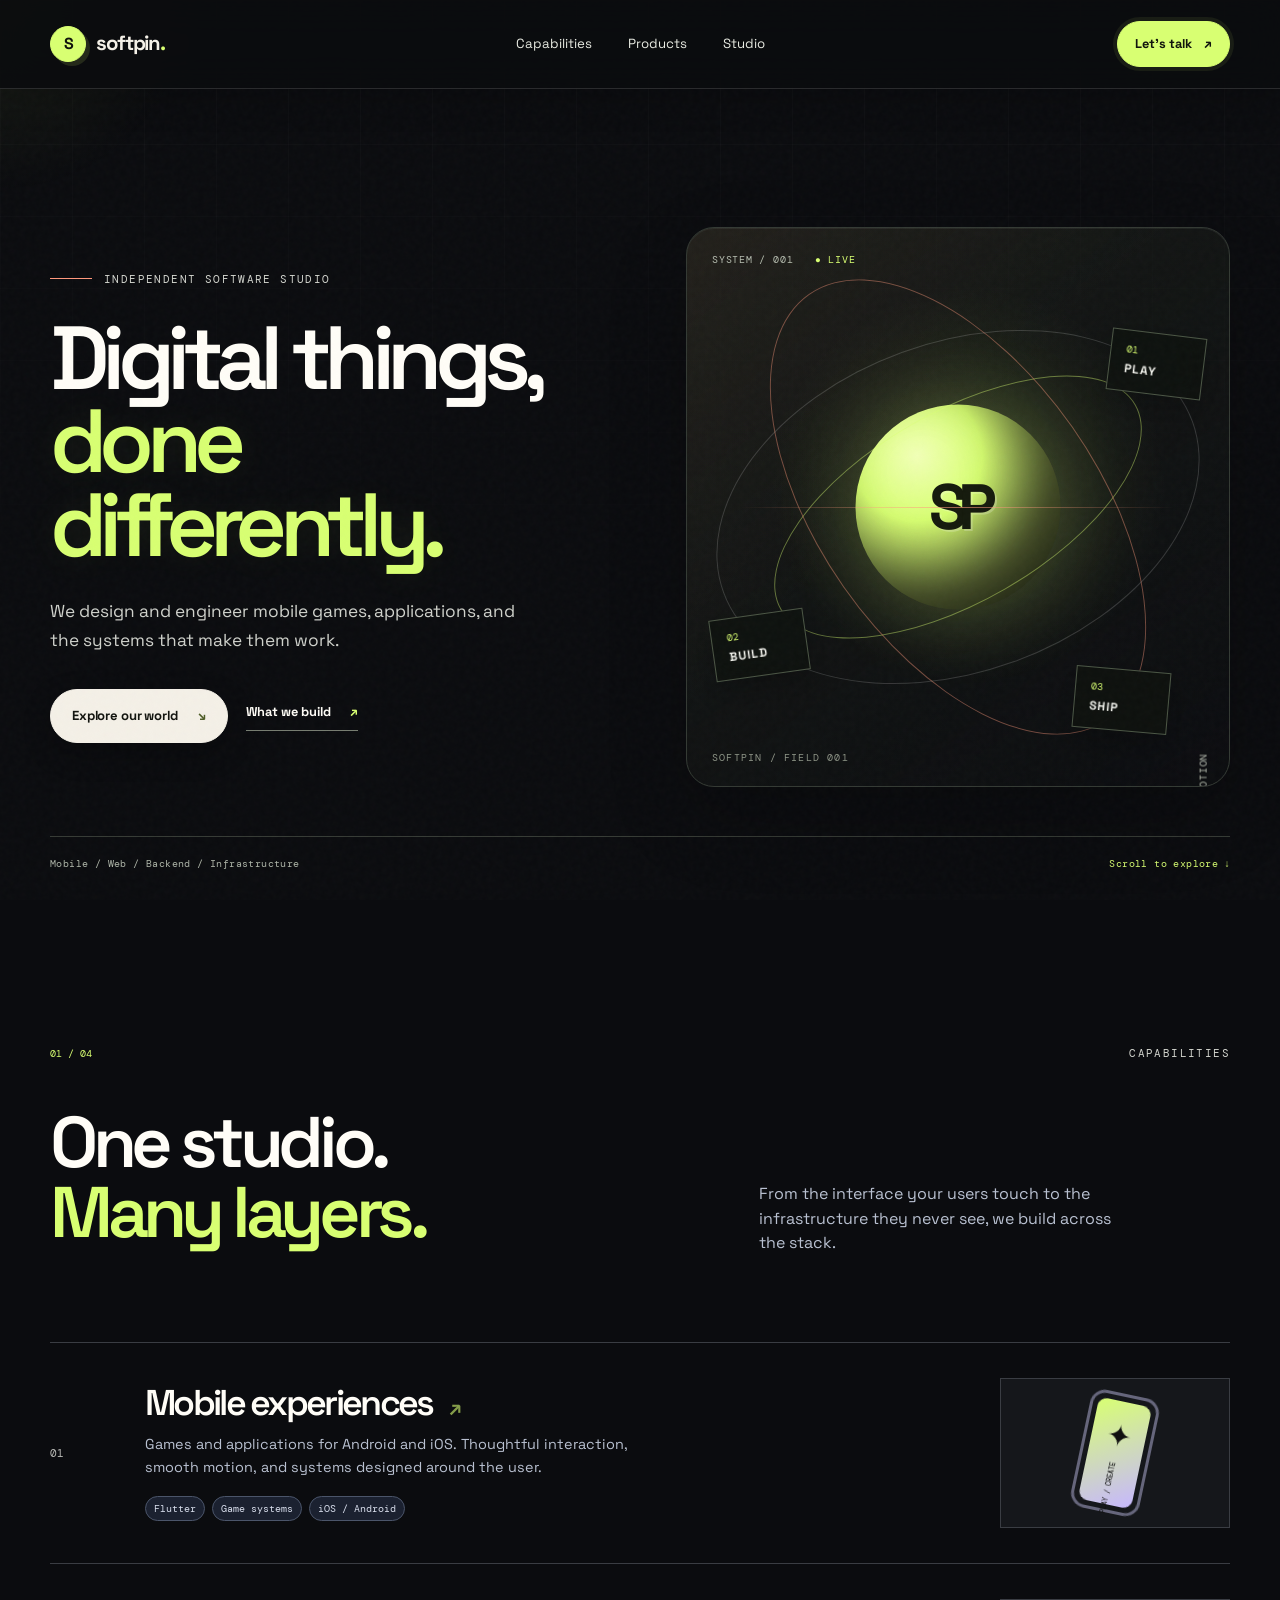
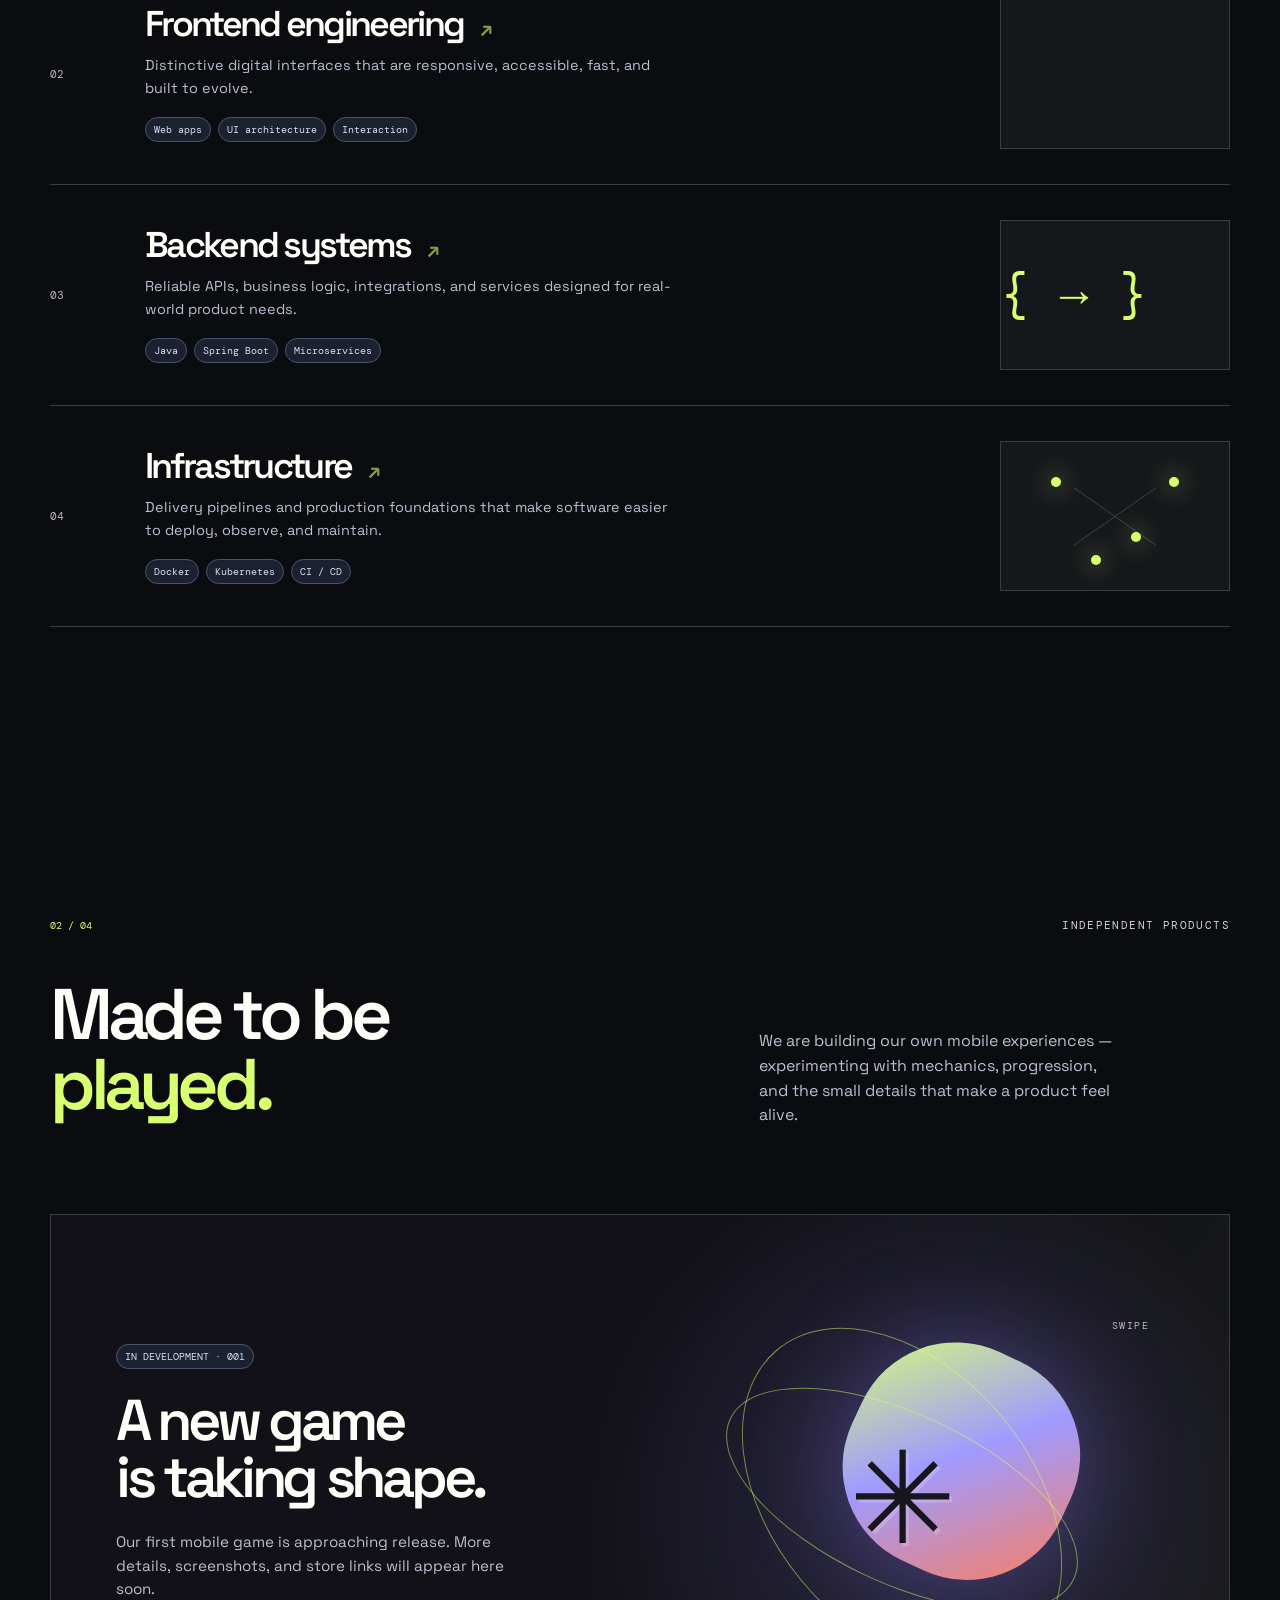
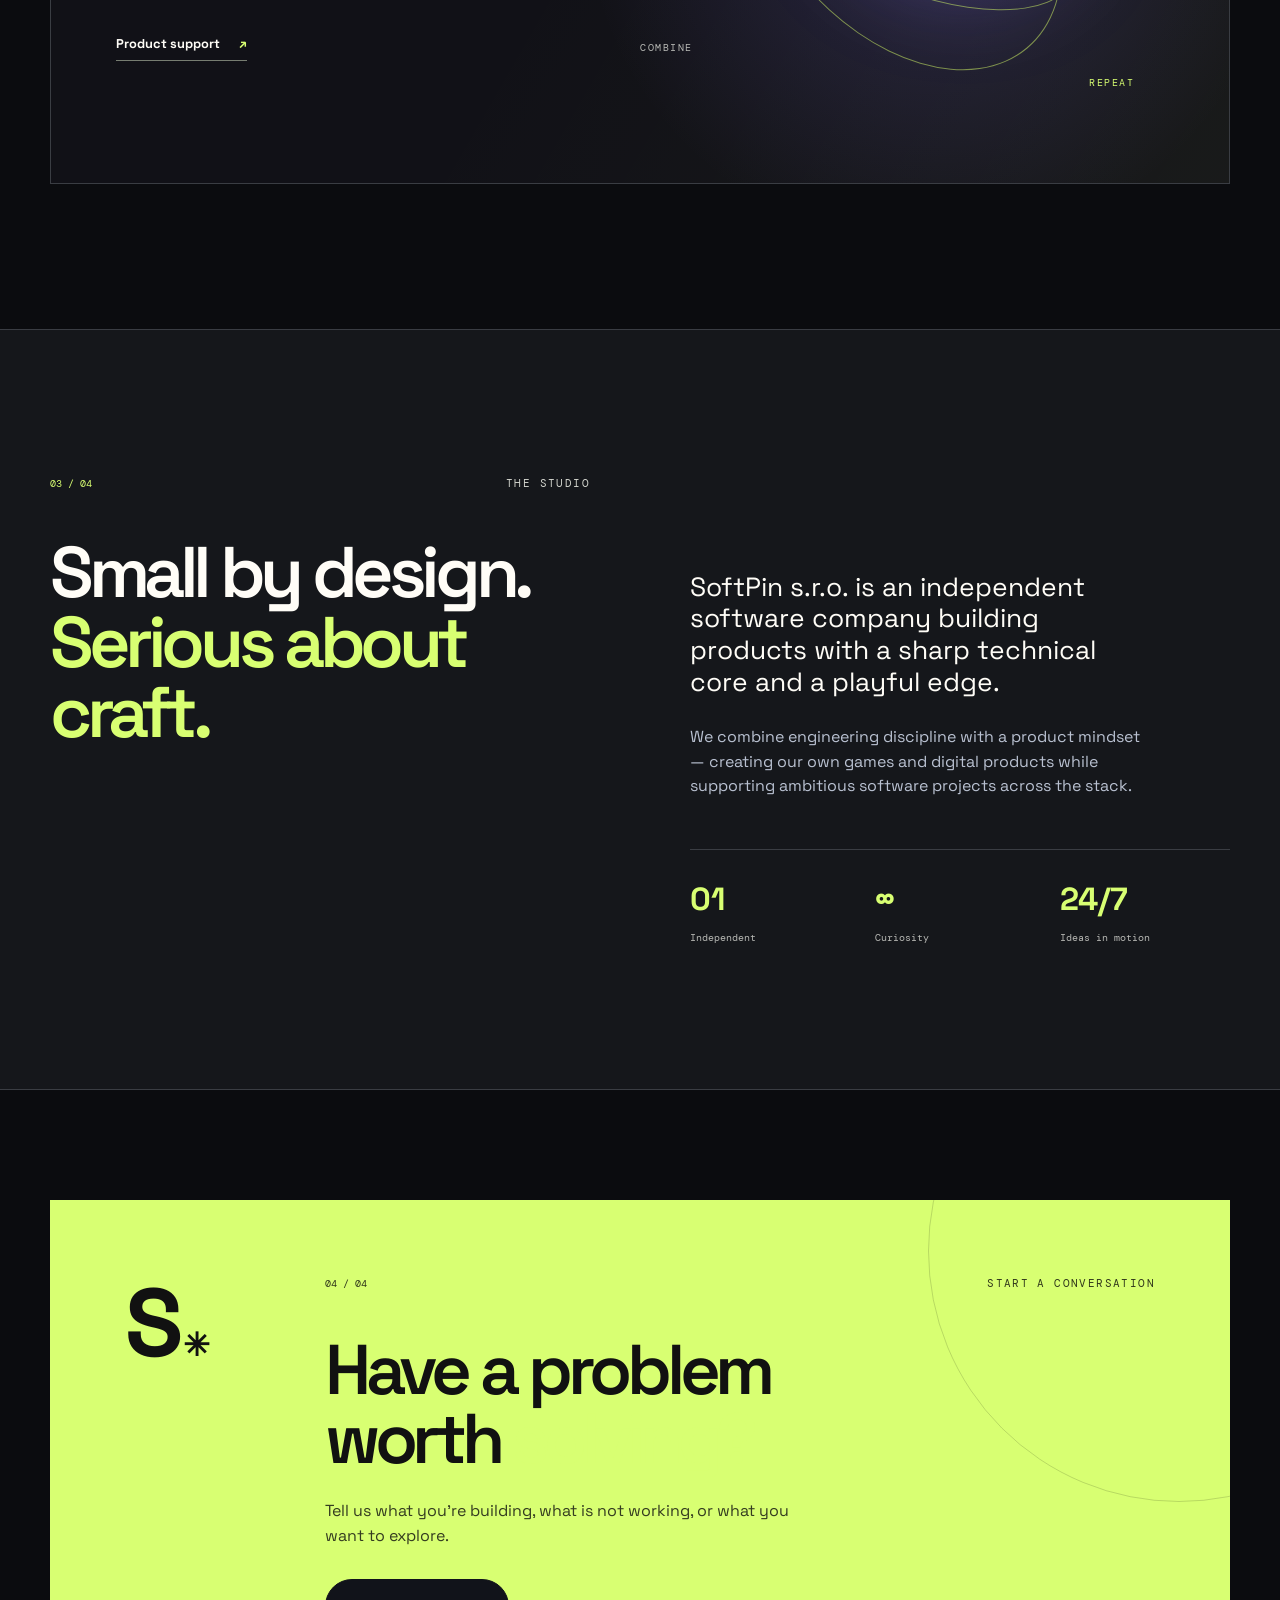
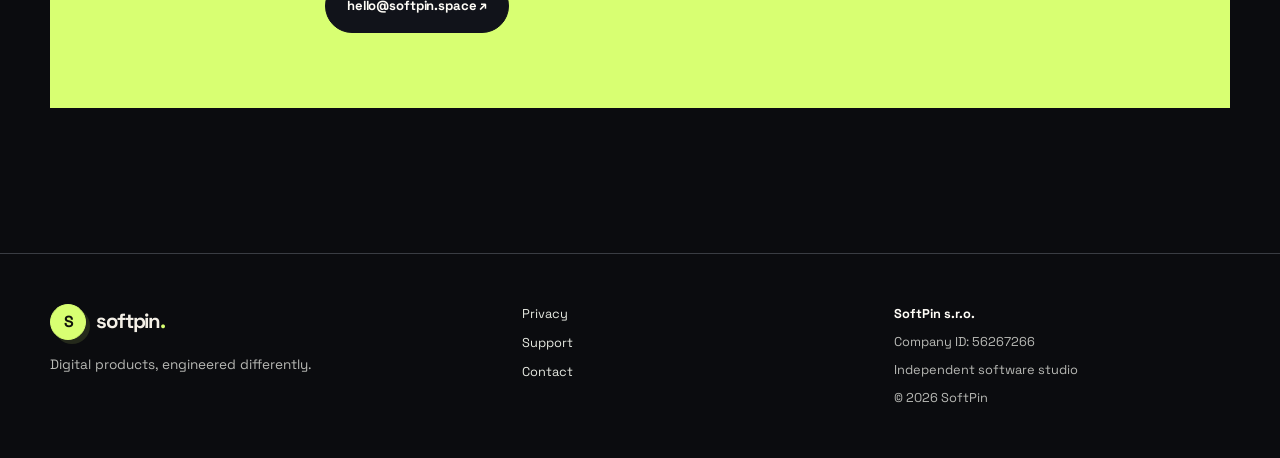
==== index.html @ 2eefc19a "web site" ====
<!doctype html>
<html lang="en">
<head>
  <meta charset="utf-8">
  <meta name="viewport" content="width=device-width, initial-scale=1">
  <meta name="description" content="SoftPin creates mobile games, digital products, software systems, and infrastructure.">
  <meta name="theme-color" content="#09090d">
  <title>SoftPin — Digital products, engineered differently.</title>
  <link rel="icon" href="assets/favicon.svg" type="image/svg+xml">
  <link rel="stylesheet" href="css/styles.css">
</head>
<body>
  <div class="noise" aria-hidden="true"></div>
  <div class="cursor-glow" aria-hidden="true"></div>

  <header class="header">
    <div class="container nav">
      <a class="logo" href="#top"><span class="logo-symbol">S</span><span>softpin<span class="logo-dot">.</span></span></a>
      <div class="nav-center">
        <a href="#services">Capabilities</a>
        <a href="#products">Products</a>
        <a href="#about">Studio</a>
      </div>
      <a class="nav-cta" href="#contact">Let's talk <span>↗</span></a>
      <button class="menu-toggle" aria-label="Toggle menu" aria-expanded="false">☰</button>
    </div>
  </header>

  <main id="top">
    <section class="hero">
      <div class="container hero-layout">
        <div class="hero-copy reveal">
          <div class="eyebrow"><span class="eyebrow-line"></span> Independent software studio</div>
          <h1>Digital things,<br><em>done differently.</em></h1>
          <p class="hero-lead">We design and engineer mobile games, applications, and the systems that make them work.</p>
          <div class="hero-buttons">
            <a class="btn btn-light" href="#products">Explore our world <span>↘</span></a>
            <a class="text-link" href="#services">What we build <span>↗</span></a>
          </div>
        </div>

        <div class="hero-visual reveal delay-1" aria-label="Animated abstract software system visualization">
          <div class="visual-label label-top">SYSTEM / 001 <span>● LIVE</span></div>
          <div class="visual-label label-bottom">IDEAS INTO MOTION</div>
          <div class="planet planet-main"><div class="planet-core">SP</div></div>
          <div class="orbit orbit-a"></div>
          <div class="orbit orbit-b"></div>
          <div class="orbit orbit-c"></div>
          <div class="node node-a"><span>01</span><strong>PLAY</strong></div>
          <div class="node node-b"><span>02</span><strong>BUILD</strong></div>
          <div class="node node-c"><span>03</span><strong>SHIP</strong></div>
          <div class="scanline"></div>
        </div>
      </div>
      <div class="container hero-bottom">
        <span>Mobile / Web / Backend / Infrastructure</span>
        <span class="scroll-hint">Scroll to explore ↓</span>
      </div>
    </section>

    <section id="services" class="section capabilities">
      <div class="container">
        <div class="section-top reveal"><span class="section-number">01 / 04</span><span class="eyebrow">Capabilities</span></div>
        <div class="heading-row reveal"><h2>One studio.<br><em>Many layers.</em></h2><p>From the interface your users touch to the infrastructure they never see, we build across the stack.</p></div>
        <div class="capability-list">
          <article class="capability reveal"><span class="cap-index">01</span><div class="cap-main"><h3>Mobile experiences <span>↗</span></h3><p>Games and applications for Android and iOS. Thoughtful interaction, smooth motion, and systems designed around the user.</p><div class="chips"><span>Flutter</span><span>Game systems</span><span>iOS / Android</span></div></div><div class="cap-art art-phone"><div class="mini-phone"><div class="mini-screen">✦<small>PLAY / CREATE</small></div></div></div></article>
          <article class="capability reveal"><span class="cap-index">02</span><div class="cap-main"><h3>Frontend engineering <span>↗</span></h3><p>Distinctive digital interfaces that are responsive, accessible, fast, and built to evolve.</p><div class="chips"><span>Web apps</span><span>UI architecture</span><span>Interaction</span></div></div><div class="cap-art art-grid"><span></span><span></span><span></span><span></span><span></span><span></span></div></article>
          <article class="capability reveal"><span class="cap-index">03</span><div class="cap-main"><h3>Backend systems <span>↗</span></h3><p>Reliable APIs, business logic, integrations, and services designed for real-world product needs.</p><div class="chips"><span>Java</span><span>Spring Boot</span><span>Microservices</span></div></div><div class="cap-art art-code"><span>{</span><span>→</span><span>}</span></div></article>
          <article class="capability reveal"><span class="cap-index">04</span><div class="cap-main"><h3>Infrastructure <span>↗</span></h3><p>Delivery pipelines and production foundations that make software easier to deploy, observe, and maintain.</p><div class="chips"><span>Docker</span><span>Kubernetes</span><span>CI / CD</span></div></div><div class="cap-art art-network"><i></i><i></i><i></i><i></i></div></article>
        </div>
      </div>
    </section>

    <section id="products" class="section products">
      <div class="container">
        <div class="section-top reveal"><span class="section-number">02 / 04</span><span class="eyebrow">Independent products</span></div>
        <div class="heading-row reveal"><h2>Made to be<br><em>played.</em></h2><p>We are building our own mobile experiences — experimenting with mechanics, progression, and the small details that make a product feel alive.</p></div>
        <div class="product-stage reveal">
          <div class="product-backdrop"></div>
          <div class="product-copy"><span class="pill">IN DEVELOPMENT · 001</span><h3>A new game<br>is taking shape.</h3><p>Our first mobile game is approaching release. More details, screenshots, and store links will appear here soon.</p><a class="text-link" href="support.html">Product support <span>↗</span></a></div>
          <div class="game-art"><div class="game-orb"></div><div class="game-ring ring-one"></div><div class="game-ring ring-two"></div><div class="game-symbol">✳</div><span class="floating-word word-one">SWIPE</span><span class="floating-word word-two">COMBINE</span><span class="floating-word word-three">REPEAT</span></div>
        </div>
      </div>
    </section>

    <section id="about" class="section studio">
      <div class="container studio-grid">
        <div class="reveal"><div class="section-top"><span class="section-number">03 / 04</span><span class="eyebrow">The studio</span></div><h2>Small by design.<br><em>Serious about craft.</em></h2></div>
        <div class="studio-copy reveal"><p class="big-copy">SoftPin s.r.o. is an independent software company building products with a sharp technical core and a playful edge.</p><p>We combine engineering discipline with a product mindset — creating our own games and digital products while supporting ambitious software projects across the stack.</p><div class="studio-stats"><div><strong>01</strong><span>Independent</span></div><div><strong>∞</strong><span>Curiosity</span></div><div><strong>24/7</strong><span>Ideas in motion</span></div></div></div>
      </div>
    </section>

    <section id="contact" class="section contact">
      <div class="container contact-panel reveal">
        <div class="contact-mark">S<span>✳</span></div>
        <div><div class="section-top"><span class="section-number">04 / 04</span><span class="eyebrow">Start a conversation</span></div><h2>Have a problem<br>worth <em>solving?</em></h2><p>Tell us what you're building, what is not working, or what you want to explore.</p><a class="btn btn-light" href="mailto:hello@softpin.space">hello@softpin.space ↗</a></div>
      </div>
    </section>
  </main>

  <footer class="footer"><div class="container footer-grid"><div><a class="logo" href="#top"><span class="logo-symbol">S</span><span>softpin<span class="logo-dot">.</span></span></a><p>Digital products, engineered differently.</p></div><div class="footer-links"><a href="privacy-policy.html">Privacy</a><a href="support.html">Support</a><a href="mailto:hello@softpin.space">Contact</a></div><div class="footer-legal"><strong>SoftPin s.r.o.</strong><span>Company ID: 56267266</span><span>Independent software studio</span><span>© <span id="year"></span> SoftPin</span></div></div></footer>
  <script src="js/main.js"></script>
</body>
</html>
---- css/styles.css ----
@import url('https://fonts.googleapis.com/css2?family=DM+Mono:wght@400;500&family=Space+Grotesk:wght@400;500;600;700&display=swap');
:root{--bg:#0b0c0f;--panel:#15171b;--panel2:#202329;--text:#fffdf7;--muted:#b8b9b5;--line:#3a3d43;--lime:#d8ff72;--violet:#c6b7ff;--orange:#ff987c;--cream:#f4f0e7;--max:1180px}
*{box-sizing:border-box}html{scroll-behavior:smooth}body{margin:0;background:var(--bg);color:var(--text);font-family:"Space Grotesk",sans-serif;line-height:1.55;overflow-x:hidden}body:before{content:"";position:fixed;inset:0;pointer-events:none;background-image:linear-gradient(rgba(255,255,255,.025) 1px,transparent 1px),linear-gradient(90deg,rgba(255,255,255,.025) 1px,transparent 1px);background-size:72px 72px;mask-image:linear-gradient(to bottom,black,transparent 75%);z-index:-2}.noise{position:fixed;inset:0;pointer-events:none;opacity:.045;z-index:20;background-image:url("data:image/svg+xml,%3Csvg viewBox='0 0 180 180' xmlns='http://www.w3.org/2000/svg'%3E%3Cfilter id='n'%3E%3CfeTurbulence type='fractalNoise' baseFrequency='.9' numOctaves='4' stitchTiles='stitch'/%3E%3C/filter%3E%3Crect width='100%25' height='100%25' filter='url(%23n)' opacity='.55'/%3E%3C/svg%3E")}.cursor-glow{position:fixed;width:420px;height:420px;border-radius:50%;background:radial-gradient(circle,rgba(217,255,104,.08),transparent 65%);pointer-events:none;transform:translate(-50%,-50%);z-index:-1}.container{width:min(var(--max),calc(100% - 48px));margin:auto}.header{position:fixed;top:0;left:0;right:0;z-index:50;background:rgba(9,9,13,.7);backdrop-filter:blur(20px);border-bottom:1px solid rgba(255,255,255,.08)}.nav{height:82px;display:flex;align-items:center;justify-content:space-between;gap:28px}.logo{display:flex;align-items:center;gap:10px;font-weight:700;font-size:1.22rem;letter-spacing:-.06em}.logo-symbol{display:grid;place-items:center;width:34px;height:34px;border:1px solid var(--lime);border-radius:50%;color:var(--lime);font-size:1rem}.logo-dot{color:var(--lime)}.nav-center{display:flex;gap:30px;font-size:.83rem;color:var(--muted)}.nav-center a:hover{color:var(--lime)}.nav-cta{font-size:.8rem;border:1px solid var(--line);border-radius:999px;padding:10px 16px}.nav-cta span{color:var(--lime);margin-left:10px}.menu-toggle{display:none;background:transparent;border:1px solid var(--line);color:var(--text);padding:8px;border-radius:9px}.hero{min-height:100vh;padding:170px 0 30px;display:flex;flex-direction:column;justify-content:space-between}.hero-layout{display:grid;grid-template-columns:1fr 1fr;gap:30px;align-items:center;flex:1}.eyebrow{font-family:"DM Mono",monospace;text-transform:uppercase;letter-spacing:.13em;font-size:.68rem;color:var(--muted);display:flex;align-items:center;gap:12px}.eyebrow-line{width:34px;height:1px;background:var(--lime)}h1,h2,h3{font-weight:600;letter-spacing:-.075em;line-height:.98;margin:0 0 25px}h1{font-size:clamp(3.8rem,7.3vw,7.7rem);margin-top:28px}h1 em,h2 em{font-style:normal;color:var(--lime)}.hero-lead{max-width:440px;color:var(--muted);font-size:1.1rem;margin:30px 0}.hero-buttons{display:flex;align-items:center;gap:26px;flex-wrap:wrap;margin-top:35px}.btn{display:inline-flex;align-items:center;justify-content:center;gap:20px;border-radius:999px;padding:15px 20px;font-weight:700;font-size:.82rem;transition:transform .25s,background .25s,border-color .25s;box-shadow:0 8px 24px rgba(0,0,0,.18)}.btn:hover{transform:translateY(-4px)}.btn:focus-visible,.text-link:focus-visible,.nav a:focus-visible{outline:3px solid var(--lime);outline-offset:5px}.btn-light{background:#ffffff;color:#11131a;border:1px solid #ffffff}.btn-light:hover{background:var(--lime);border-color:var(--lime)}.btn-light span{color:#5c4fe0}.text-link{font-size:.8rem;font-weight:700;color:var(--text);border-bottom:1px solid #596176;padding-bottom:7px}.text-link span{color:var(--lime);margin-left:16px}.hero-visual{height:590px;position:relative;isolation:isolate}.hero-visual:before{content:"";position:absolute;inset:20% 10%;background:radial-gradient(circle,rgba(141,122,255,.23),transparent 65%);filter:blur(25px);z-index:-1}.visual-label{position:absolute;font-family:"DM Mono";font-size:.6rem;letter-spacing:.08em;color:var(--muted);z-index:4}.visual-label span{color:var(--lime);margin-left:15px}.label-top{top:40px;left:10px}.label-bottom{bottom:40px;right:10px;transform:rotate(-90deg);transform-origin:right}.planet{position:absolute;left:50%;top:50%;width:220px;height:220px;transform:translate(-50%,-50%);border-radius:50%;background:radial-gradient(circle at 30% 25%,#e7ff9a,#a1a1ff 35%,#4b3b9e 68%,#171329 100%);box-shadow:0 0 100px rgba(141,122,255,.4),inset -30px -30px 50px rgba(0,0,0,.5);animation:float 7s ease-in-out infinite}.planet-core{display:grid;place-items:center;height:100%;font-size:4rem;font-weight:700;letter-spacing:-.15em;color:#15131e;text-shadow:2px 2px 0 rgba(255,255,255,.15)}.orbit{position:absolute;left:50%;top:50%;border:1px solid rgba(217,255,104,.38);border-radius:50%;transform:translate(-50%,-50%) rotate(-30deg)}.orbit-a{width:410px;height:190px;animation:spin 22s linear infinite}.orbit-b{width:520px;height:280px;transform:translate(-50%,-50%) rotate(55deg);border-color:rgba(141,122,255,.5);animation:spin-reverse 28s linear infinite}.orbit-c{width:330px;height:500px;transform:translate(-50%,-50%) rotate(70deg);border-color:rgba(255,255,255,.12);animation:spin 35s linear infinite}.node{position:absolute;display:grid;gap:4px;background:rgba(17,17,24,.8);border:1px solid var(--line);backdrop-filter:blur(12px);padding:12px 15px;min-width:95px}.node span{font:10px "DM Mono";color:var(--lime)}.node strong{font-size:12px;letter-spacing:.08em}.node-a{top:130px;right:20px;transform:rotate(7deg)}.node-b{bottom:120px;left:15px;transform:rotate(-8deg)}.node-c{bottom:70px;right:70px;transform:rotate(5deg)}.scanline{position:absolute;left:10%;right:10%;top:50%;height:1px;background:linear-gradient(90deg,transparent,var(--lime),transparent);opacity:.6;animation:scan 5s ease-in-out infinite}.hero-bottom{display:flex;justify-content:space-between;border-top:1px solid var(--line);padding-top:20px;color:var(--muted);font:10px "DM Mono";letter-spacing:.04em}.scroll-hint{color:var(--lime)}.section{padding:145px 0}.section-top{display:flex;justify-content:space-between;align-items:center;margin-bottom:45px}.section-number{font:10px "DM Mono";color:var(--lime)}.heading-row{display:grid;grid-template-columns:1fr .75fr;gap:80px;align-items:end;margin-bottom:70px}.heading-row h2,.studio h2{font-size:clamp(3rem,5.6vw,6.4rem)}.heading-row p{color:var(--muted);font-size:1rem;max-width:360px}.capability-list{border-top:1px solid var(--line)}.capability{display:grid;grid-template-columns:70px 1fr 230px;gap:25px;align-items:center;padding:35px 0;border-bottom:1px solid var(--line);transition:padding .3s,background .3s}.capability:hover{padding-left:15px;padding-right:15px;background:linear-gradient(90deg,rgba(217,255,104,.04),transparent)}.cap-index{font:11px "DM Mono";color:var(--muted)}.cap-main h3{font-size:clamp(1.6rem,2.8vw,3rem);margin-bottom:13px}.cap-main h3 span{font-size:1.3rem;color:var(--lime);opacity:.6;margin-left:10px}.cap-main p{color:var(--muted);max-width:530px;margin:0 0 18px;font-size:.9rem}.chips{display:flex;gap:7px;flex-wrap:wrap}.chips span,.pill{font:10px "DM Mono";border:1px solid #4b556a;background:#1b2130;padding:5px 8px;border-radius:999px;color:#d9dfed}.cap-art{height:150px;display:grid;place-items:center;position:relative;overflow:hidden;background:var(--panel);border:1px solid var(--line)}.mini-phone{height:120px;width:70px;border:3px solid #66667c;border-radius:15px;padding:5px;transform:rotate(12deg)}.mini-screen{height:100%;border-radius:9px;background:linear-gradient(150deg,var(--lime),var(--violet));color:#111;display:grid;place-items:center;font-size:30px}.mini-screen small{font:7px "DM Mono";transform:rotate(-90deg)}.art-grid{grid-template-columns:repeat(3,1fr);gap:8px;padding:25px}.art-grid span{height:25px;background:var(--violet);opacity:.8;animation:blink 2.5s ease-in-out infinite}.art-grid span:nth-child(2),.art-grid span:nth-child(5){background:var(--lime);animation-delay:.3s}.art-grid span:nth-child(3){opacity:.2}.art-code{display:flex;gap:20px;font-size:3rem;color:var(--lime);font-family:"DM Mono"}.art-network i{position:absolute;width:10px;height:10px;background:var(--lime);border-radius:50%;box-shadow:0 0 25px var(--lime)}.art-network i:nth-child(1){top:35px;left:50px}.art-network i:nth-child(2){top:90px;left:130px}.art-network i:nth-child(3){top:35px;right:50px}.art-network i:nth-child(4){bottom:25px;left:90px}.art-network:before,.art-network:after{content:"";position:absolute;width:100px;height:1px;background:var(--line);transform:rotate(35deg)}.art-network:after{transform:rotate(-35deg)}.product-stage{min-height:570px;position:relative;overflow:hidden;border:1px solid var(--line);background:#111117;padding:65px;display:grid;grid-template-columns:1fr 1fr;align-items:center}.product-backdrop{position:absolute;inset:0;background:radial-gradient(circle at 75% 50%,rgba(141,122,255,.2),transparent 38%),linear-gradient(120deg,transparent 45%,rgba(217,255,104,.04));pointer-events:none}.product-copy{position:relative;z-index:2;max-width:390px}.product-copy h3{font-size:clamp(2.8rem,4.5vw,5rem);margin-top:25px}.product-copy p{color:var(--muted);font-size:.95rem;margin-bottom:30px}.game-art{height:410px;position:relative}.game-orb{position:absolute;width:230px;height:230px;left:50%;top:50%;transform:translate(-50%,-50%);border-radius:45%;background:linear-gradient(135deg,var(--lime),#a09aff 48%,#ff7d58);box-shadow:0 0 100px rgba(141,122,255,.35);animation:float 6s ease-in-out infinite;rotate:25deg}.game-symbol{position:absolute;inset:0;display:grid;place-items:center;font-size:8rem;color:#17151d;text-shadow:3px 3px rgba(255,255,255,.2);animation:float 6s ease-in-out infinite reverse}.game-ring{position:absolute;left:50%;top:50%;border:1px solid rgba(217,255,104,.5);border-radius:50%;transform:translate(-50%,-50%) rotate(25deg)}.ring-one{width:380px;height:170px}.ring-two{width:260px;height:390px;transform:translate(-50%,-50%) rotate(-40deg)}.floating-word{position:absolute;font:10px "DM Mono";color:var(--muted);letter-spacing:.15em}.word-one{top:25px;right:15px}.word-two{bottom:50px;left:0}.word-three{bottom:15px;right:30px;color:var(--lime)}.studio{background:var(--panel);border-top:1px solid var(--line);border-bottom:1px solid var(--line)}.studio-grid{display:grid;grid-template-columns:1fr 1fr;gap:100px}.studio-copy{padding-top:70px}.big-copy{font-size:1.65rem!important;color:var(--text)!important;line-height:1.2}.studio-copy p{color:var(--muted);max-width:450px}.studio-stats{display:grid;grid-template-columns:repeat(3,1fr);gap:15px;border-top:1px solid var(--line);margin-top:50px;padding-top:25px}.studio-stats strong{font-size:2rem;color:var(--lime)}.studio-stats span{display:block;font:10px "DM Mono";color:var(--muted);margin-top:6px}.contact{padding-top:110px}.contact-panel{position:relative;overflow:hidden;display:grid;grid-template-columns:150px 1fr;gap:50px;padding:75px;background:var(--lime);color:#111}.contact-panel:after{content:"";position:absolute;width:500px;height:500px;border:1px solid rgba(0,0,0,.15);border-radius:50%;right:-200px;top:-200px}.contact-panel .section-number,.contact-panel .eyebrow{color:#343b16}.contact-panel h2{font-size:clamp(3rem,5.5vw,6rem);position:relative;z-index:1}.contact-panel p{max-width:470px;color:#454c27;margin-bottom:30px}.contact-mark{font-size:6rem;font-weight:700;line-height:1;color:#111;position:relative}.contact-mark span{font-size:2rem}.footer{border-top:1px solid var(--line);padding:50px 0;color:var(--muted)}.footer-grid{display:grid;grid-template-columns:1.3fr 1fr 1fr;gap:35px}.footer p{font-size:.85rem}.footer-links,.footer-legal{display:grid;align-content:start;gap:8px;font-size:.8rem}.footer-legal strong{color:var(--text)}.reveal{opacity:0;transform:translateY(28px);transition:opacity .9s ease,transform .9s ease}.reveal.visible{opacity:1;transform:none}.delay-1{transition-delay:.15s}@keyframes float{0%,100%{translate:0 0}50%{translate:0 -18px}}@keyframes spin{to{rotate:360deg}}@keyframes spin-reverse{to{rotate:-360deg}}@keyframes scan{0%,100%{translate:0 -90px;opacity:0}50%{translate:0 90px;opacity:.8}}@keyframes blink{0%,100%{opacity:.25}50%{opacity:1}}@media(max-width:900px){.hero-layout,.heading-row,.studio-grid{grid-template-columns:1fr;gap:30px}.hero-visual{height:480px}.heading-row{margin-bottom:45px}.capability{grid-template-columns:45px 1fr}.cap-art{display:none}.product-stage{grid-template-columns:1fr;padding:45px}.game-art{height:350px}.studio-copy{padding-top:0}.contact-panel{grid-template-columns:1fr;padding:45px}.contact-mark{display:none}.footer-grid{grid-template-columns:1fr 1fr}.footer-legal{grid-column:1/-1}}@media(max-width:620px){.container{width:calc(100% - 32px)}.nav-center,.nav-cta{display:none}.menu-toggle{display:block}.nav-center.open{display:flex;position:absolute;top:82px;left:0;right:0;background:var(--panel);padding:25px;flex-direction:column;border-bottom:1px solid var(--line)}.hero{padding-top:140px}.hero-visual{height:380px}.planet{width:150px;height:150px}.planet-core{font-size:2.5rem}.orbit-a{width:290px;height:140px}.orbit-b{width:340px;height:190px}.orbit-c{width:240px;height:350px}.node{min-width:75px;padding:8px}.node-a{top:70px;right:0}.node-b{bottom:90px;left:0}.node-c{bottom:30px;right:20px}.section{padding:95px 0}.section-top{margin-bottom:30px}.capability{grid-template-columns:32px 1fr;gap:15px;padding:28px 0}.cap-main h3{font-size:1.7rem}.product-stage{padding:30px 22px}.game-art{height:300px}.game-orb{width:170px;height:170px}.game-symbol{font-size:6rem}.ring-one{width:280px;height:130px}.ring-two{height:280px;width:190px}.studio-stats{gap:8px}.footer-grid{grid-template-columns:1fr}.footer-legal{grid-column:auto}}

.contact-panel .btn-light{background:#11131a;color:#ffffff;border-color:#11131a;box-shadow:none}.contact-panel .btn-light:hover{background:#34304f;border-color:#34304f}.contact-panel .text-link{color:#11131a;border-color:rgba(17,19,26,.35)}

.nav-cta{background:#171c29;border-color:#4a5368;color:#f8f9fc}.nav-cta:hover{background:#252d40;border-color:var(--lime)}

.hero-lead,.heading-row p,.cap-main p,.product-copy p,.studio-copy p,.contact-panel p{color:#b9c1d1}


/* SOFTPIN V4 — high-contrast header redesign */
.header{background:rgba(11,12,15,.92);border-bottom:1px solid rgba(255,255,255,.13);box-shadow:0 10px 35px rgba(0,0,0,.16)}
.nav{height:88px;gap:34px}
.logo{font-size:1.28rem;letter-spacing:-.065em;color:var(--cream)}
.logo-symbol{width:36px;height:36px;border:1px solid var(--lime);background:var(--lime);color:#10130c;font-weight:700;box-shadow:4px 4px 0 rgba(216,255,114,.12)}
.logo-dot{color:var(--lime)}
.nav-center{gap:8px;align-items:center;color:#d6d7d2}
.nav-center a{padding:10px 13px;border:1px solid transparent;border-radius:999px;transition:background .2s,border-color .2s,color .2s}
.nav-center a:hover{background:#20241f;border-color:#424a38;color:var(--lime)}
.nav-cta{display:inline-flex;align-items:center;gap:12px;background:var(--lime);color:#11150d!important;border:1px solid var(--lime);padding:12px 17px;font-weight:700;box-shadow:0 0 0 4px rgba(216,255,114,.07)}
.nav-cta span{color:#11150d;margin-left:0}
.nav-cta:hover{background:#f0ffb0;border-color:#f0ffb0;transform:translateY(-2px)}
.hero{padding-top:178px;min-height:calc(100vh - 0px)}
.hero-layout{gap:70px;grid-template-columns:minmax(0,1.02fr) minmax(430px,.98fr)}
.hero-copy{position:relative;z-index:2}
.eyebrow{color:#d3d5ce;font-size:.67rem}
.eyebrow-line{background:var(--orange);width:42px}
h1{font-size:clamp(3.5rem,7vw,7.2rem);line-height:.93;letter-spacing:-.085em;margin-top:30px}
h1 em{color:var(--lime);text-shadow:0 0 35px rgba(216,255,114,.08)}
.hero-lead{color:#d0d2cc;max-width:475px;font-size:1.08rem;line-height:1.65}
.hero-buttons{gap:18px}
.btn{padding:16px 21px;letter-spacing:-.01em}
.btn-light{background:var(--cream);color:#12140f;border-color:var(--cream);box-shadow:0 10px 28px rgba(0,0,0,.25)}
.btn-light span{color:#4f5e28}
.btn-light:hover{background:var(--lime);border-color:var(--lime)}
.text-link{color:#fffdf7;border-bottom-color:#777d71;padding-bottom:8px}
.text-link span{color:var(--lime)}
.hero-visual{height:560px;border:1px solid #343a34;background:linear-gradient(145deg,rgba(31,36,28,.62),rgba(18,20,24,.15));border-radius:28px;overflow:hidden;box-shadow:inset 0 1px 0 rgba(255,255,255,.06),0 30px 80px rgba(0,0,0,.2)}
.hero-visual:after{content:'SOFTPIN / FIELD 001';position:absolute;bottom:22px;left:25px;font:10px 'DM Mono';letter-spacing:.12em;color:#8d9486}
.hero-visual:before{inset:0;background:radial-gradient(circle at 52% 46%,rgba(216,255,114,.13),transparent 48%),linear-gradient(135deg,rgba(255,152,124,.05),transparent 45%);filter:none}
.visual-label{color:#b6bdb0}.visual-label span{color:var(--lime)}
.label-top{top:25px;left:25px}.label-bottom{bottom:25px;right:25px}
.planet{width:205px;height:205px;background:radial-gradient(circle at 30% 25%,#f1ffb7,#d8ff72 31%,#6b793d 66%,#1b2115 100%);box-shadow:0 0 80px rgba(216,255,114,.24),inset -35px -35px 55px rgba(0,0,0,.45)}
.planet-core{color:#151a0d;text-shadow:2px 2px 0 rgba(255,255,255,.22)}
.orbit{border-color:rgba(216,255,114,.42)}
.orbit-b{border-color:rgba(255,152,124,.42)}
.orbit-c{border-color:rgba(255,255,255,.16)}
.node{background:rgba(15,18,15,.92);border:1px solid #4b5645;box-shadow:0 10px 30px rgba(0,0,0,.22)}
.node span{color:var(--lime)}
.node strong{color:#f4f5ef}
.node-a{top:105px;right:25px}.node-b{bottom:110px;left:25px}.node-c{bottom:55px;right:60px}
.scanline{background:linear-gradient(90deg,transparent,var(--orange),transparent)}
.hero-bottom{border-top-color:#363b35;color:#aeb5a8}
.scroll-hint{color:var(--lime)}
.menu-toggle{background:#171b16;border-color:#4b5546;color:var(--cream)}
@media(max-width:1000px){.hero-layout{grid-template-columns:1fr;gap:30px}.hero-copy{max-width:780px}.hero-visual{height:470px;max-width:760px;width:100%;margin:auto}}
@media(max-width:620px){.nav{height:76px}.hero{padding-top:125px}.hero-visual{height:390px;border-radius:20px}.planet{width:150px;height:150px}.node-a{top:70px;right:8px}.node-b{bottom:85px;left:8px}.node-c{bottom:35px;right:20px}.nav-center.open{top:76px;background:#12150f;border-color:#424a38}.hero-bottom{gap:15px;flex-direction:column}}

/* SOFTPIN V5 — remove browser-blue links and restore semantic contrast */
a{color:inherit;text-decoration:none}
.nav-center a{color:#e9ece3;text-decoration:none}
.nav-center a:hover,.nav-center a:focus-visible{color:var(--lime)}
.nav-cta{color:#11150d!important}
.footer-links a{color:#e6e9e1;text-decoration:none;border-bottom:1px solid transparent;width:max-content;transition:color .2s,border-color .2s}
.footer-links a:hover,.footer-links a:focus-visible{color:var(--lime);border-bottom-color:var(--lime)}
.contact-panel .section-number,.contact-panel .eyebrow{color:#30371b}
.contact-panel p{color:#343c20!important}
.contact-panel .btn-light{color:#fffdf7;background:#11131a;border-color:#11131a}
.contact-panel .btn-light:hover{color:#11131a;background:#f4f0e7;border-color:#f4f0e7}
.footer-links a:focus-visible,.nav-center a:focus-visible{outline:3px solid var(--lime);outline-offset:5px}
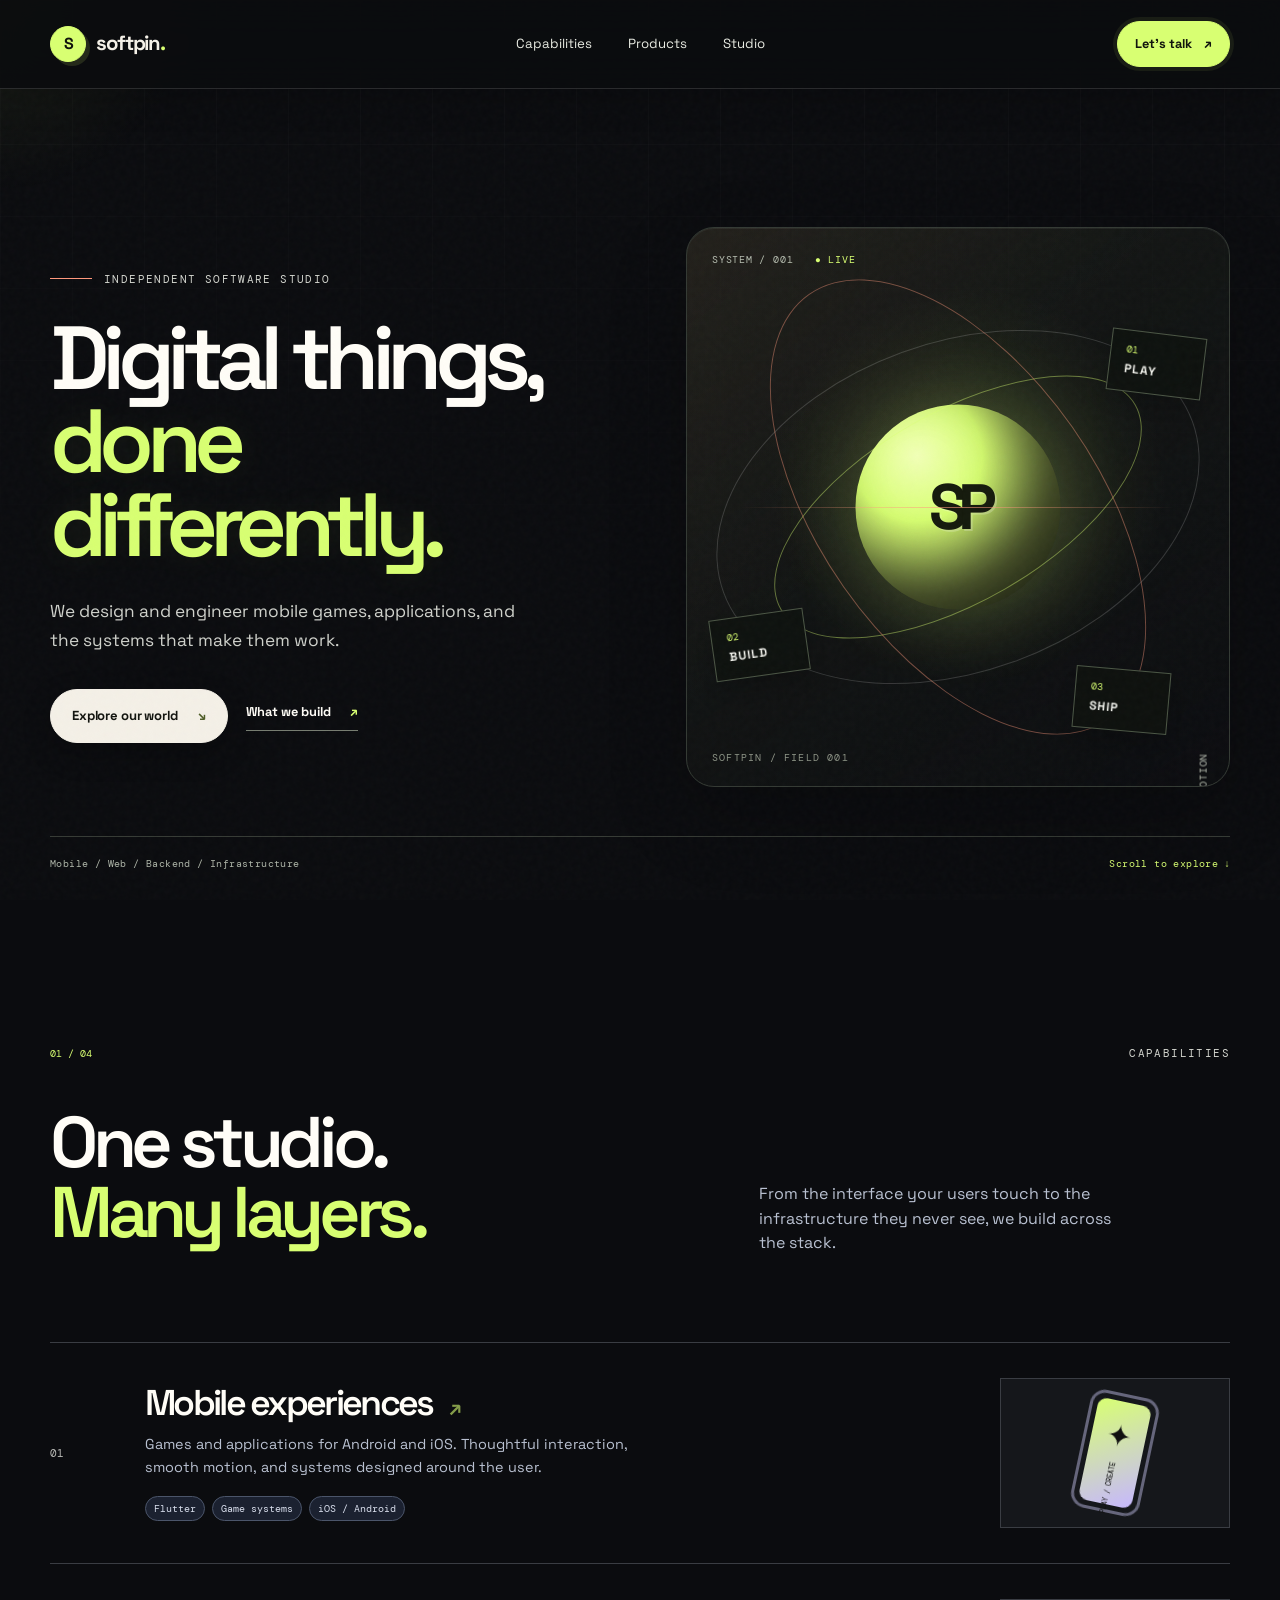
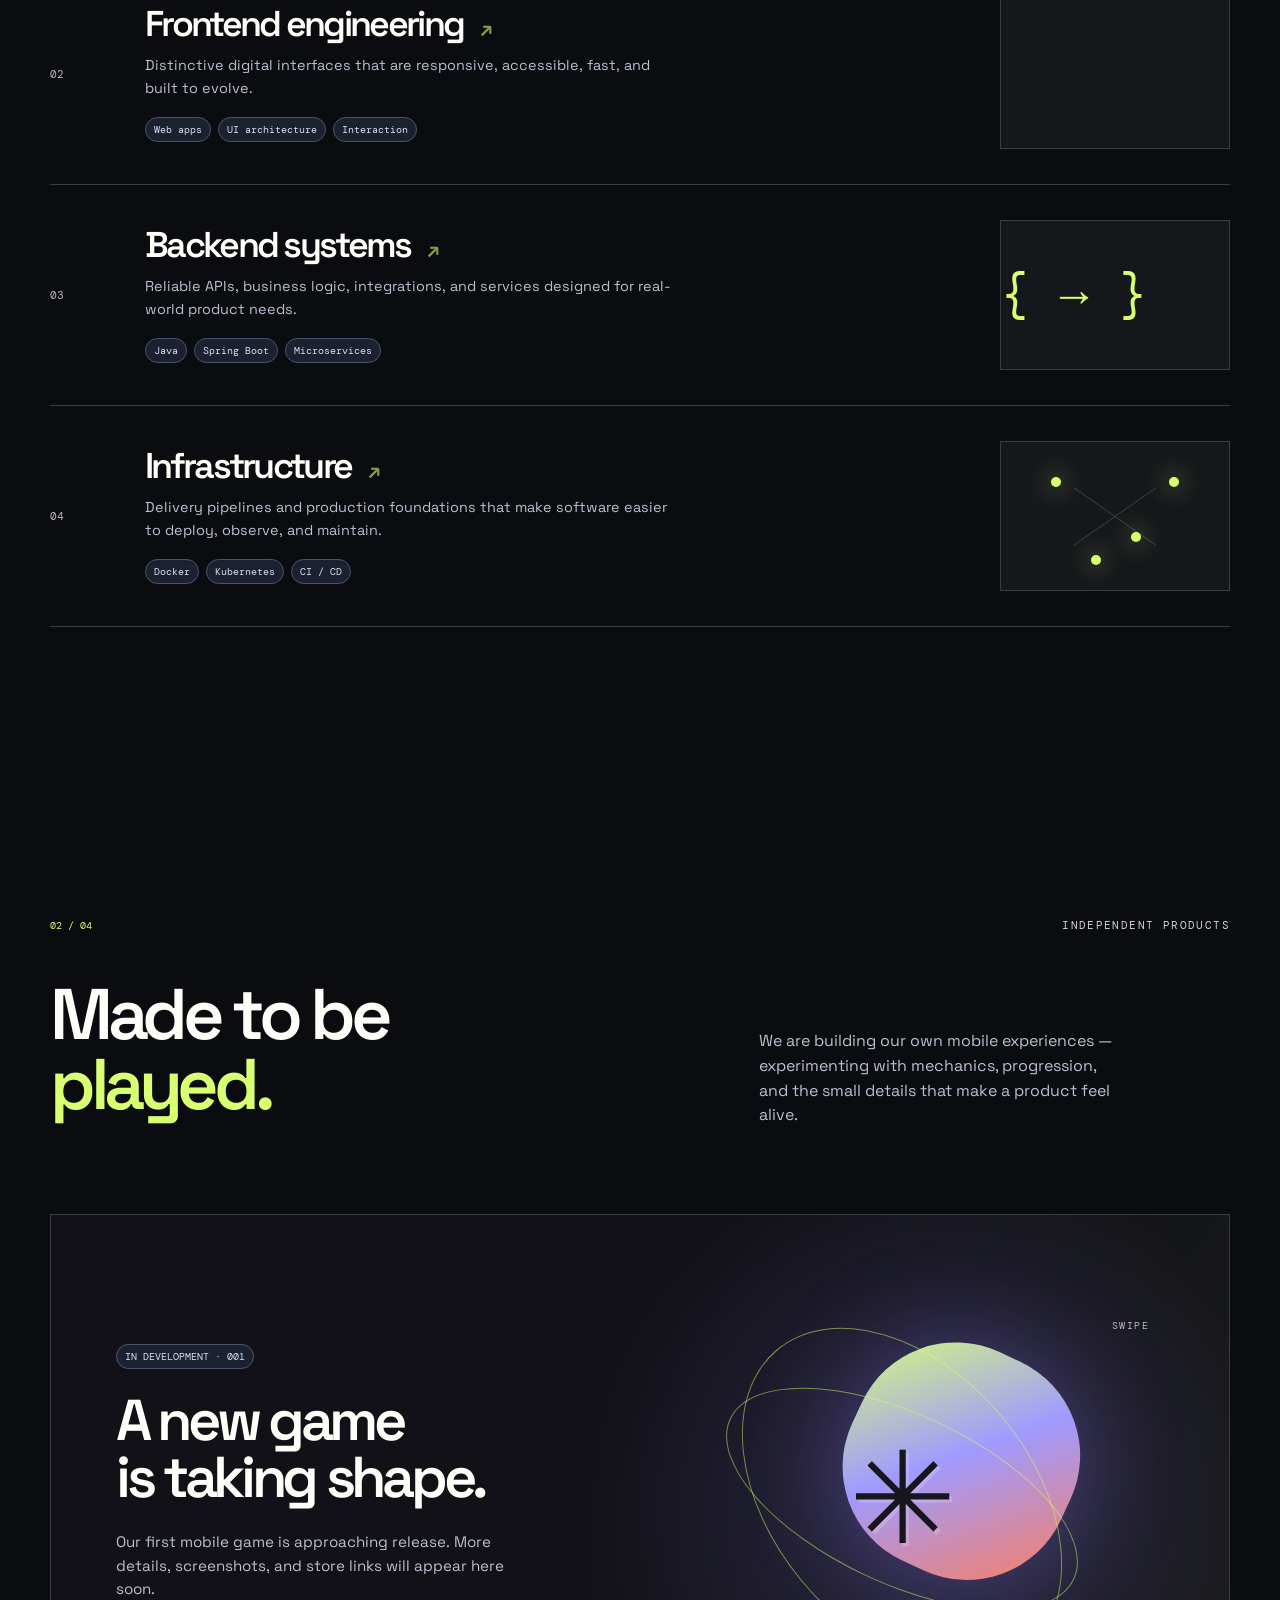
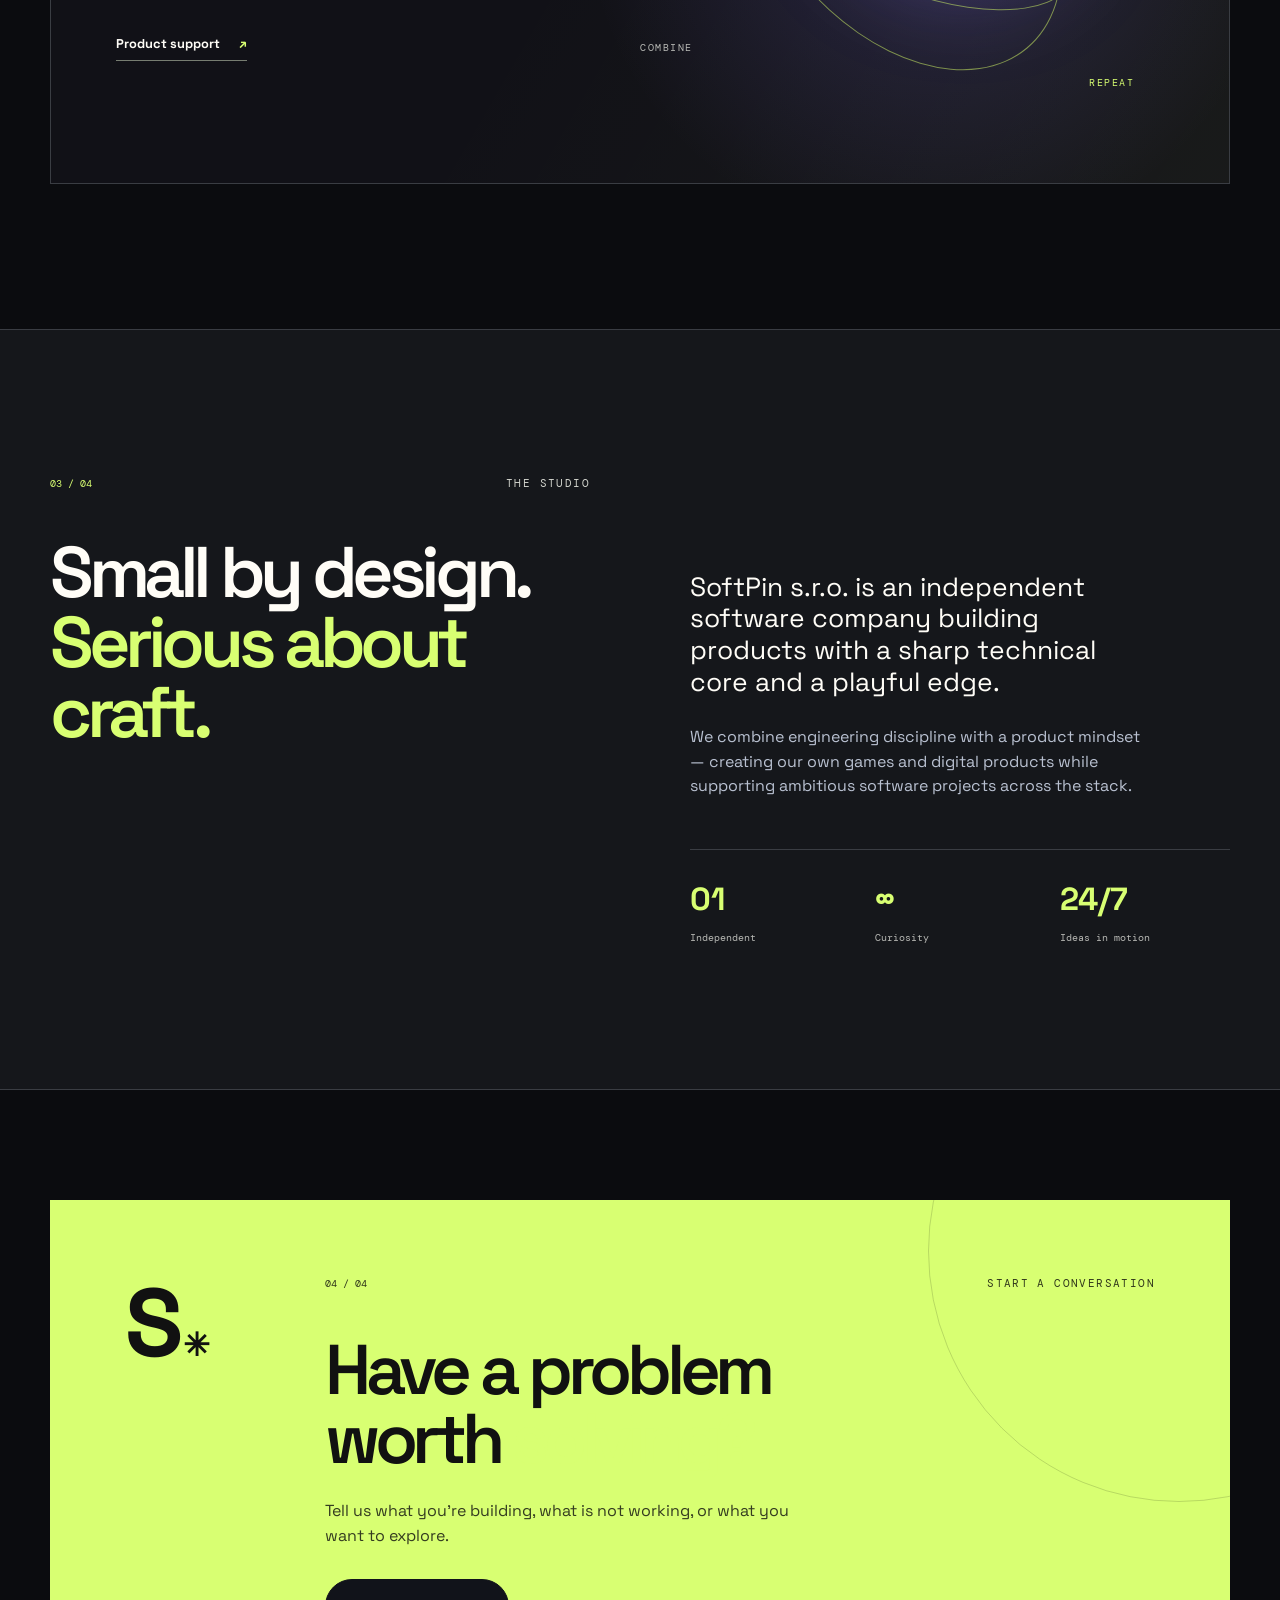
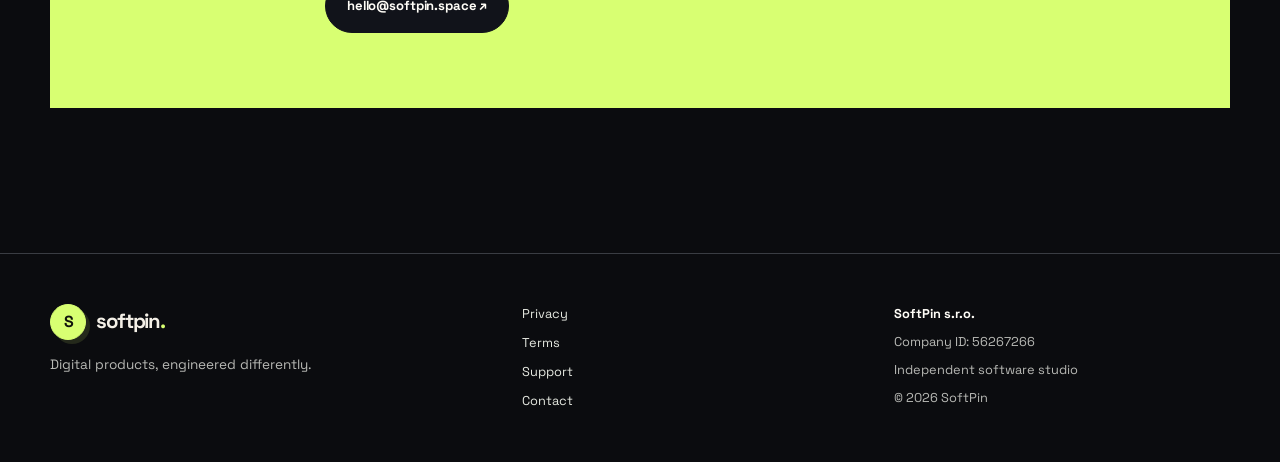
==== commit bd82f219: "Add Terms of Service, complete privacy policy, link terms in footer and sitemap Co-Authored-By: Clau" ====
--- a/index.html
+++ b/index.html
@@ -98,7 +98,7 @@
     </section>
   </main>
 
-  <footer class="footer"><div class="container footer-grid"><div><a class="logo" href="#top"><span class="logo-symbol">S</span><span>softpin<span class="logo-dot">.</span></span></a><p>Digital products, engineered differently.</p></div><div class="footer-links"><a href="privacy-policy.html">Privacy</a><a href="support.html">Support</a><a href="mailto:hello@softpin.space">Contact</a></div><div class="footer-legal"><strong>SoftPin s.r.o.</strong><span>Company ID: 56267266</span><span>Independent software studio</span><span>© <span id="year"></span> SoftPin</span></div></div></footer>
+  <footer class="footer"><div class="container footer-grid"><div><a class="logo" href="#top"><span class="logo-symbol">S</span><span>softpin<span class="logo-dot">.</span></span></a><p>Digital products, engineered differently.</p></div><div class="footer-links"><a href="privacy-policy.html">Privacy</a><a href="terms.html">Terms</a><a href="support.html">Support</a><a href="mailto:hello@softpin.space">Contact</a></div><div class="footer-legal"><strong>SoftPin s.r.o.</strong><span>Company ID: 56267266</span><span>Independent software studio</span><span>© <span id="year"></span> SoftPin</span></div></div></footer>
   <script src="js/main.js"></script>
 </body>
 </html>
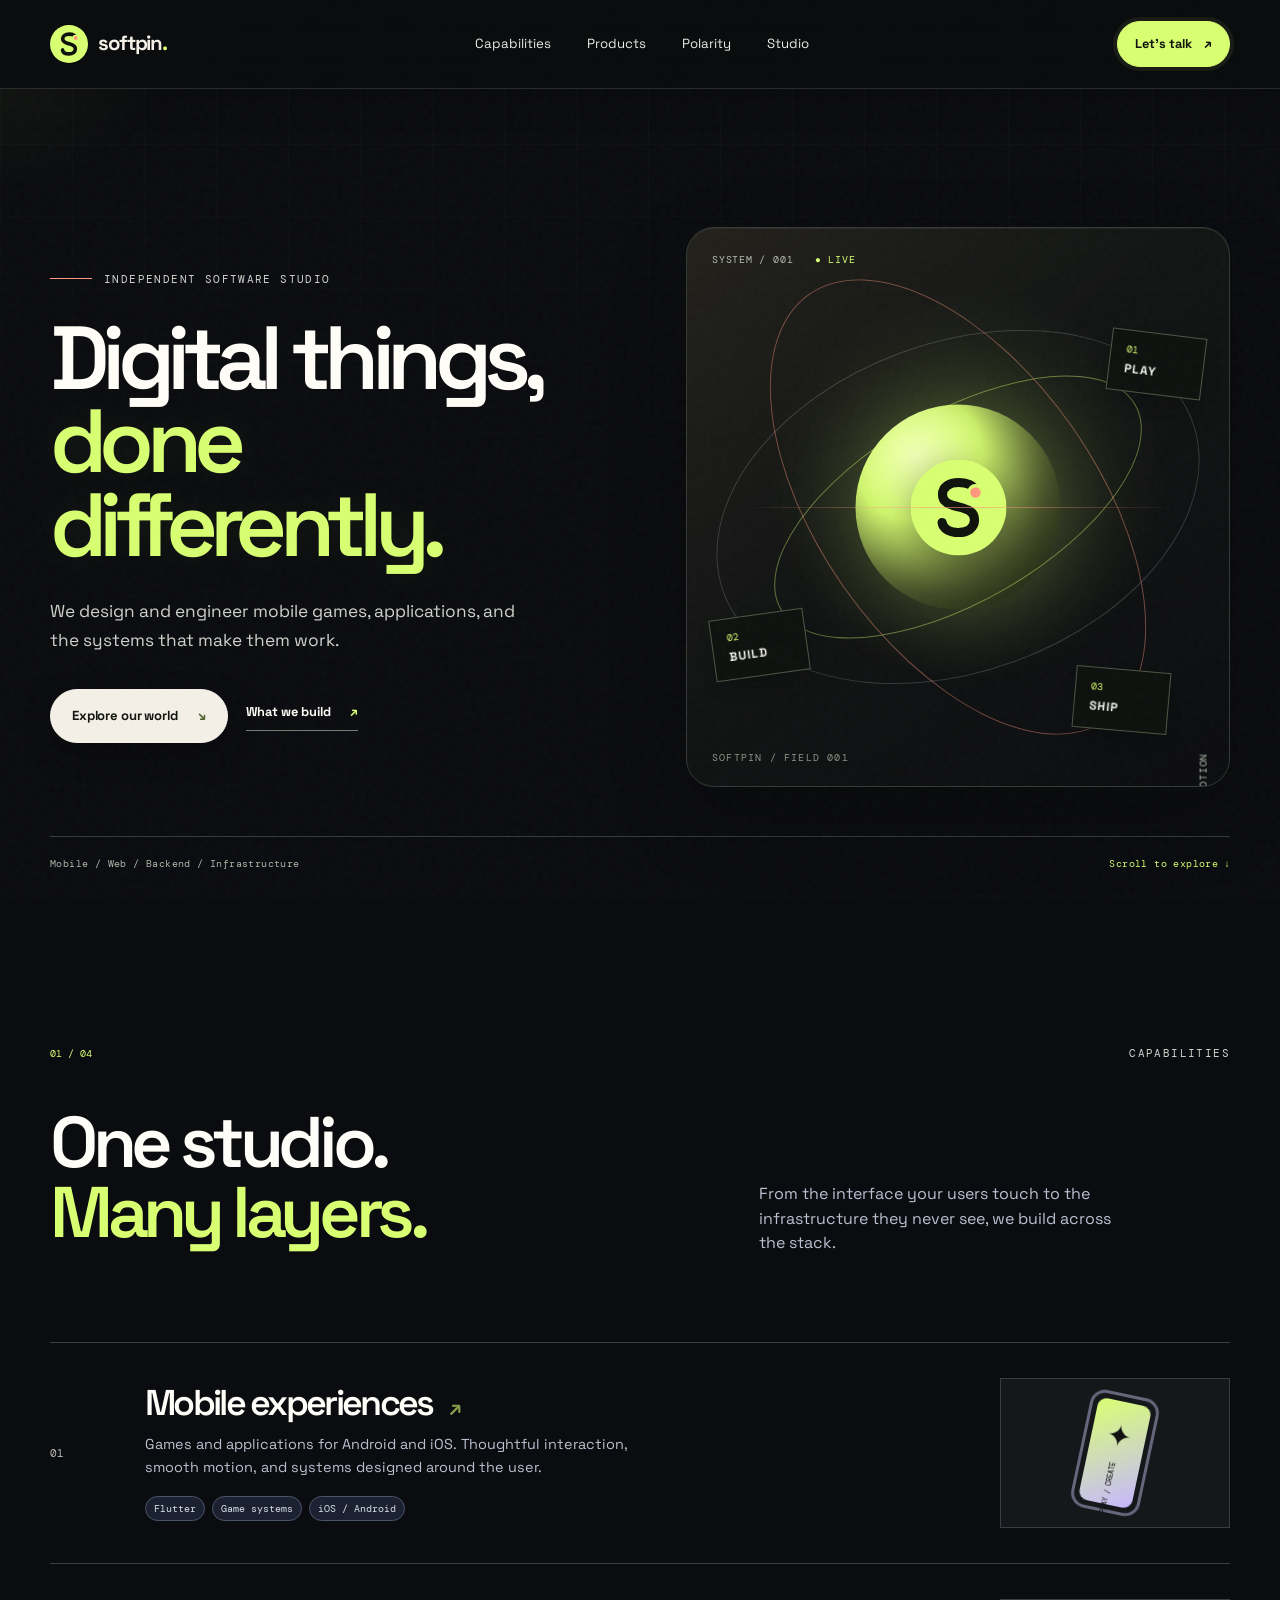
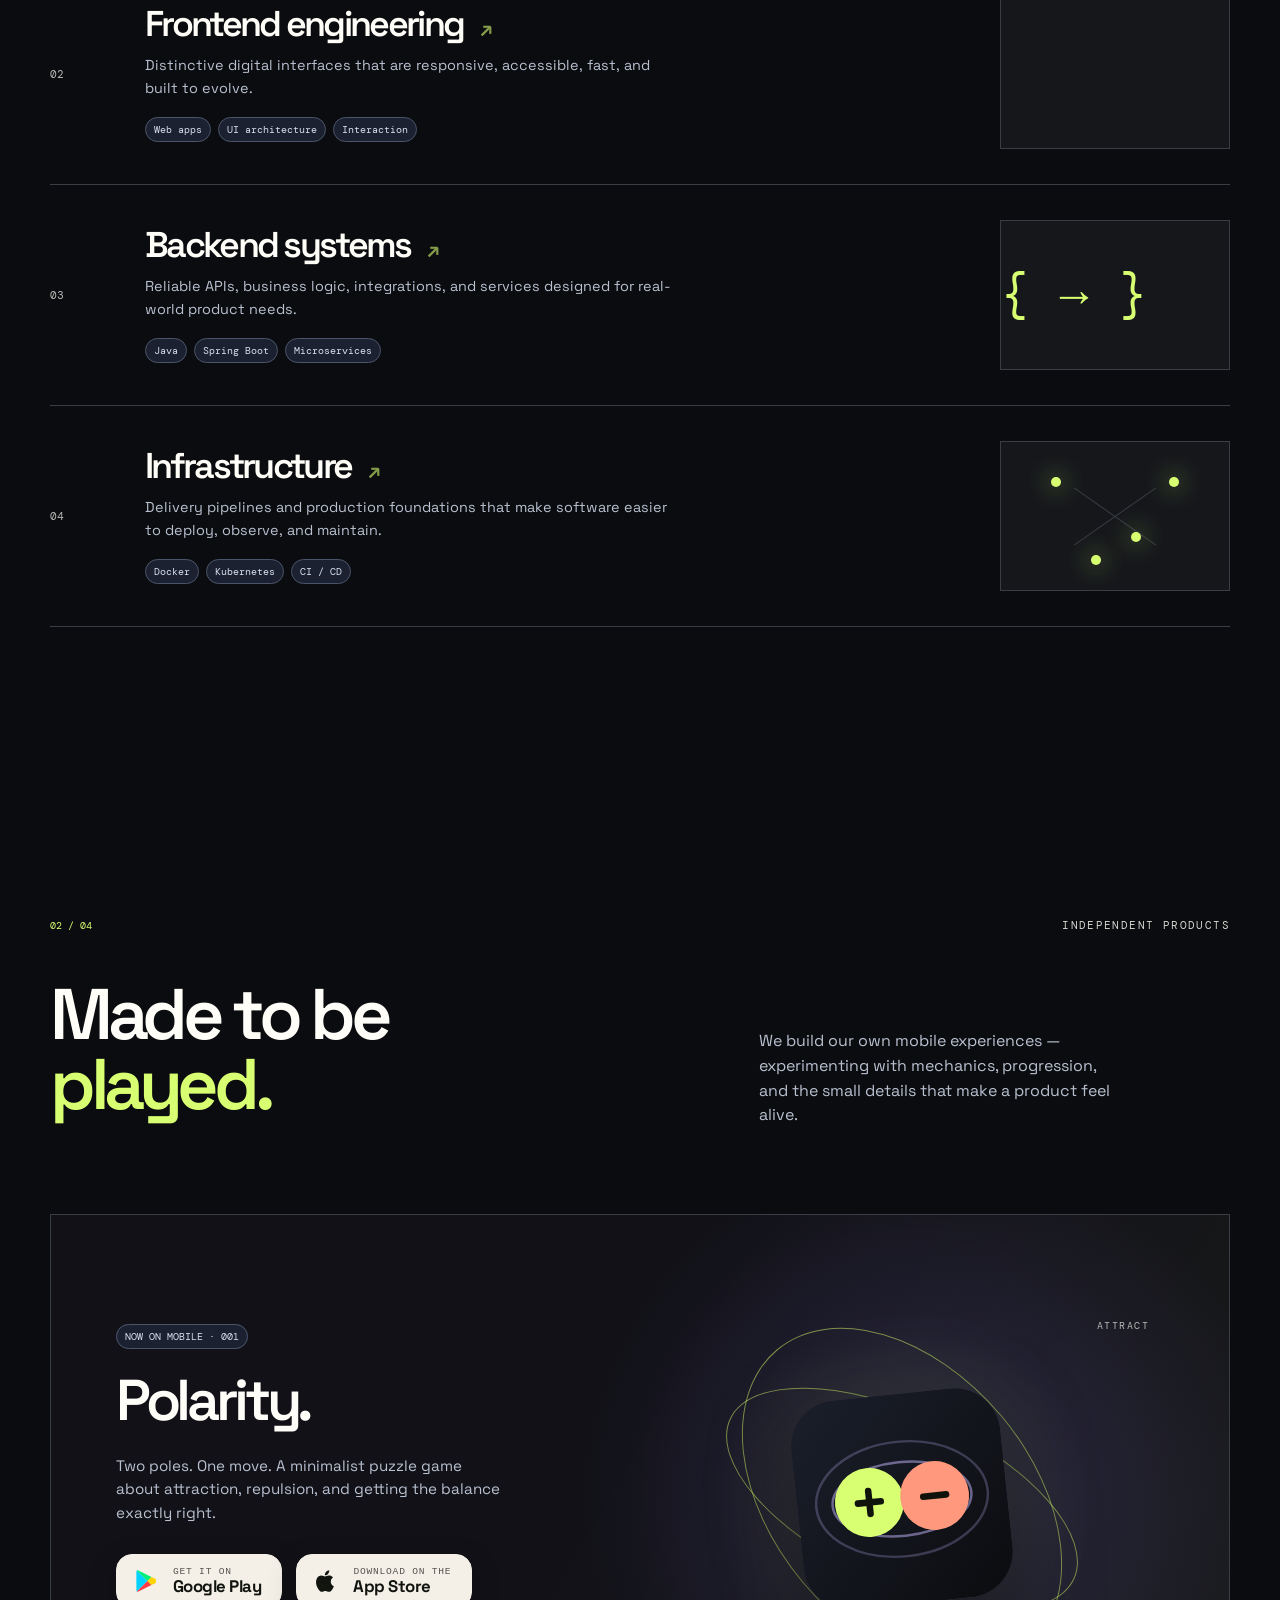
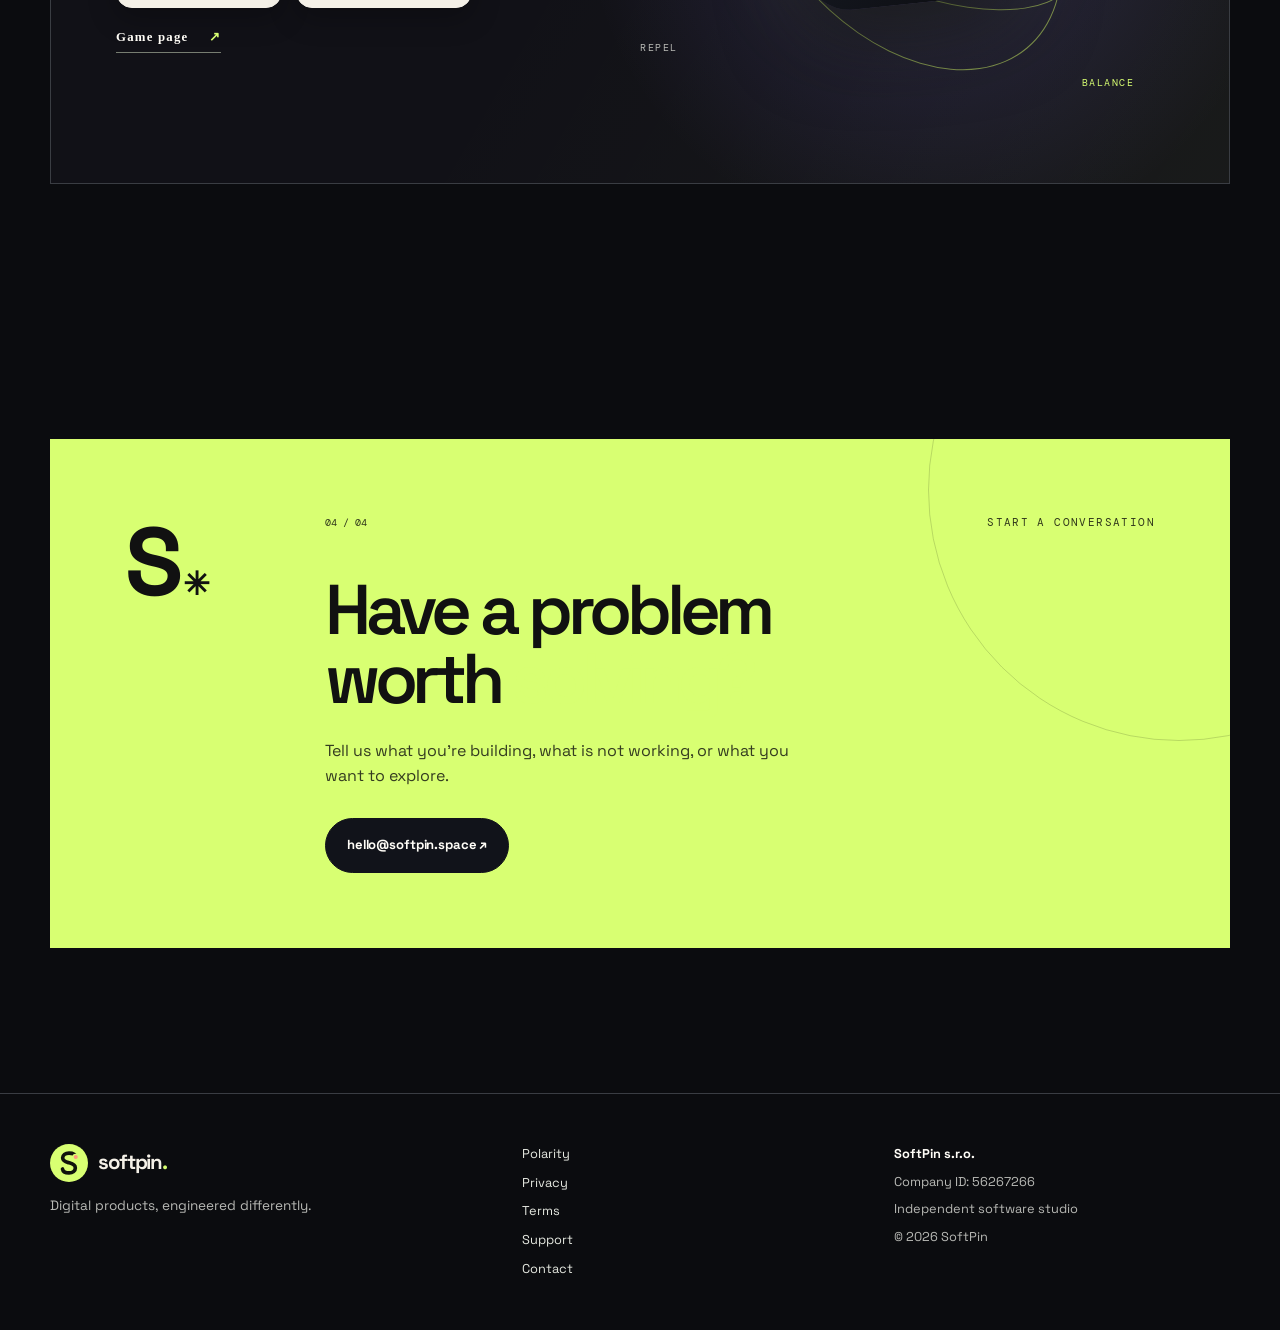
==== commit f30dcb11: "Add SoftPin logo, Polarity game page with store links, redesign legal pages Co-Authored-By: Claude S" ====
--- a/index.html
+++ b/index.html
@@ -7,7 +7,7 @@
   <meta name="theme-color" content="#09090d">
   <title>SoftPin — Digital products, engineered differently.</title>
   <link rel="icon" href="assets/favicon.svg" type="image/svg+xml">
-  <link rel="stylesheet" href="css/styles.css">
+  <link rel="apple-touch-icon" href="assets/polarity-icon.svg"><meta property="og:title" content="SoftPin — Digital products, engineered differently."><meta property="og:description" content="Independent software studio. Home of the mobile game Polarity."><meta property="og:type" content="website"><link rel="stylesheet" href="css/styles.css">
 </head>
 <body>
   <div class="noise" aria-hidden="true"></div>
@@ -15,10 +15,11 @@
 
   <header class="header">
     <div class="container nav">
-      <a class="logo" href="#top"><span class="logo-symbol">S</span><span>softpin<span class="logo-dot">.</span></span></a>
+      <a class="logo" href="#top"><img class="logo-mark" src="assets/logo-mark.svg" alt="" width="38" height="38"><span>softpin<span class="logo-dot">.</span></span></a>
       <div class="nav-center">
         <a href="#services">Capabilities</a>
         <a href="#products">Products</a>
+        <a href="polarity.html">Polarity</a>
         <a href="#about">Studio</a>
       </div>
       <a class="nav-cta" href="#contact">Let's talk <span>↗</span></a>
@@ -42,7 +43,7 @@
         <div class="hero-visual reveal delay-1" aria-label="Animated abstract software system visualization">
           <div class="visual-label label-top">SYSTEM / 001 <span>● LIVE</span></div>
           <div class="visual-label label-bottom">IDEAS INTO MOTION</div>
-          <div class="planet planet-main"><div class="planet-core">SP</div></div>
+          <div class="planet planet-main"><div class="planet-core"><img src="assets/logo-mark.svg" alt="" width="96" height="96"></div></div>
           <div class="orbit orbit-a"></div>
           <div class="orbit orbit-b"></div>
           <div class="orbit orbit-c"></div>
@@ -74,19 +75,11 @@
     <section id="products" class="section products">
       <div class="container">
         <div class="section-top reveal"><span class="section-number">02 / 04</span><span class="eyebrow">Independent products</span></div>
-        <div class="heading-row reveal"><h2>Made to be<br><em>played.</em></h2><p>We are building our own mobile experiences — experimenting with mechanics, progression, and the small details that make a product feel alive.</p></div>
+        <div class="heading-row reveal"><h2>Made to be<br><em>played.</em></h2><p>We build our own mobile experiences — experimenting with mechanics, progression, and the small details that make a product feel alive.</p></div>
         <div class="product-stage reveal">
           <div class="product-backdrop"></div>
-          <div class="product-copy"><span class="pill">IN DEVELOPMENT · 001</span><h3>A new game<br>is taking shape.</h3><p>Our first mobile game is approaching release. More details, screenshots, and store links will appear here soon.</p><a class="text-link" href="support.html">Product support <span>↗</span></a></div>
-          <div class="game-art"><div class="game-orb"></div><div class="game-ring ring-one"></div><div class="game-ring ring-two"></div><div class="game-symbol">✳</div><span class="floating-word word-one">SWIPE</span><span class="floating-word word-two">COMBINE</span><span class="floating-word word-three">REPEAT</span></div>
+          <div class="product-copy"><span class="pill">NOW ON MOBILE · 001</span><h3>Polarity.</h3><p>Two poles. One move. A minimalist puzzle game about attraction, repulsion, and getting the balance exactly right.</p><div class="store-row"><a class="btn-store" href="https://play.google.com/store/apps/details?id=space.softpin.polarity" rel="noopener" data-store="google-play"><svg viewBox="0 0 24 24" aria-hidden="true"><path fill="#00d2ff" d="M3.600 2.300 13.400 12 3.600 21.700c-.3-.2-.5-.6-.5-1V3.300c0-.4.200-.8.500-1z"/><path fill="#00f076" d="m17 8.400-3.600 3.600L3.600 2.300c.4-.2.900-.2 1.400.1z"/><path fill="#ff3a44" d="m17 15.600-12 6c-.5.300-1 .3-1.400.1l9.800-9.700z"/><path fill="#ffd400" d="m20.600 10 0 0c.8.500.8 3.500 0 4l-3.600 1.600L13.400 12 17 8.400z"/></svg><span><small>Get it on</small><strong>Google Play</strong></span></a><a class="btn-store" href="https://apps.apple.com/app/polarity/id0000000000" rel="noopener" data-store="app-store"><svg viewBox="0 0 24 24" aria-hidden="true"><path fill="currentColor" d="M16.4 12.6c0-2.500 2-3.700 2.100-3.800-1.200-1.700-3-1.900-3.600-1.900-1.500-.2-3 .9-3.800.9-.8 0-2-.9-3.300-.9-1.700 0-3.300 1-4.100 2.500-1.800 3.100-.5 7.600 1.300 10.100.9 1.200 1.900 2.600 3.200 2.500 1.300-.1 1.800-.8 3.300-.8s2 .8 3.300.8c1.400 0 2.300-1.200 3.100-2.400 1-1.400 1.400-2.800 1.400-2.900-.1 0-2.900-1.100-2.900-4.100zM14 5.200c.7-.9 1.200-2 1-3.200-1 0-2.300.7-3 1.600-.7.8-1.200 2-1.100 3.100 1.100.1 2.300-.6 3.100-1.500z"/></svg><span><small>Download on the</small><strong>App Store</strong></span></a></div><p class="game-note"><a class="text-link" href="polarity.html">Game page <span>↗</span></a></p></div><div class="game-art"><div class="game-ring ring-one"></div><div class="game-ring ring-two"></div><img class="game-icon" src="assets/polarity-icon.svg" alt="Polarity app icon" width="210" height="210"><span class="floating-word word-one">ATTRACT</span><span class="floating-word word-two">REPEL</span><span class="floating-word word-three">BALANCE</span></div>
         </div>
-      </div>
-    </section>
-
-    <section id="about" class="section studio">
-      <div class="container studio-grid">
-        <div class="reveal"><div class="section-top"><span class="section-number">03 / 04</span><span class="eyebrow">The studio</span></div><h2>Small by design.<br><em>Serious about craft.</em></h2></div>
-        <div class="studio-copy reveal"><p class="big-copy">SoftPin s.r.o. is an independent software company building products with a sharp technical core and a playful edge.</p><p>We combine engineering discipline with a product mindset — creating our own games and digital products while supporting ambitious software projects across the stack.</p><div class="studio-stats"><div><strong>01</strong><span>Independent</span></div><div><strong>∞</strong><span>Curiosity</span></div><div><strong>24/7</strong><span>Ideas in motion</span></div></div></div>
       </div>
     </section>
 
@@ -98,7 +91,7 @@
     </section>
   </main>
 
-  <footer class="footer"><div class="container footer-grid"><div><a class="logo" href="#top"><span class="logo-symbol">S</span><span>softpin<span class="logo-dot">.</span></span></a><p>Digital products, engineered differently.</p></div><div class="footer-links"><a href="privacy-policy.html">Privacy</a><a href="terms.html">Terms</a><a href="support.html">Support</a><a href="mailto:hello@softpin.space">Contact</a></div><div class="footer-legal"><strong>SoftPin s.r.o.</strong><span>Company ID: 56267266</span><span>Independent software studio</span><span>© <span id="year"></span> SoftPin</span></div></div></footer>
+  <footer class="footer"><div class="container footer-grid"><div><a class="logo" href="#top"><img class="logo-mark" src="assets/logo-mark.svg" alt="" width="38" height="38"><span>softpin<span class="logo-dot">.</span></span></a><p>Digital products, engineered differently.</p></div><div class="footer-links"><a href="polarity.html">Polarity</a><a href="privacy-policy.html">Privacy</a><a href="terms.html">Terms</a><a href="support.html">Support</a><a href="mailto:hello@softpin.space">Contact</a></div><div class="footer-legal"><strong>SoftPin s.r.o.</strong><span>Company ID: 56267266</span><span>Independent software studio</span><span>© <span id="year"></span> SoftPin</span></div></div></footer>
   <script src="js/main.js"></script>
 </body>
 </html>
--- a/css/styles.css
+++ b/css/styles.css
@@ -69,3 +69,72 @@
 .contact-panel .btn-light{color:#fffdf7;background:#11131a;border-color:#11131a}
 .contact-panel .btn-light:hover{color:#11131a;background:#f4f0e7;border-color:#f4f0e7}
 .footer-links a:focus-visible,.nav-center a:focus-visible{outline:3px solid var(--lime);outline-offset:5px}
+
+/* SOFTPIN V6 — logo, Polarity page, legal pages */
+.logo-mark{display:block;width:38px;height:38px;flex:none;transition:transform .4s}
+.logo:hover .logo-mark{transform:rotate(-12deg) scale(1.06)}
+.planet-core{display:grid;place-items:center}.planet-core img{width:96px;height:96px;filter:drop-shadow(0 8px 18px rgba(0,0,0,.35))}
+.nav-center a.active{color:var(--lime)}
+.section-glow{position:relative}
+.btn-store{display:inline-flex;align-items:center;gap:14px;background:var(--cream);color:#12140f;border:1px solid var(--cream);border-radius:16px;padding:11px 20px 11px 16px;transition:transform .25s,background .25s,border-color .25s;box-shadow:0 10px 28px rgba(0,0,0,.25)}
+.btn-store:hover{transform:translateY(-4px);background:var(--lime);border-color:var(--lime)}
+.btn-store:focus-visible{outline:3px solid var(--lime);outline-offset:5px}
+.btn-store svg{width:26px;height:26px;flex:none}
+.btn-store small{display:block;font:500 .6rem "DM Mono",monospace;letter-spacing:.08em;text-transform:uppercase;opacity:.7}
+.btn-store strong{display:block;font-size:1.05rem;letter-spacing:-.03em;line-height:1.1}
+.store-row{display:flex;gap:14px;flex-wrap:wrap;margin-top:34px}
+.product-stage .store-row{margin-top:8px}
+.product-stage .game-orb{background:none;box-shadow:none}
+.game-icon{position:absolute;left:50%;top:50%;width:210px;height:210px;transform:translate(-50%,-50%) rotate(-6deg);border-radius:46px;box-shadow:0 30px 80px rgba(0,0,0,.5),0 0 100px rgba(216,255,114,.15);animation:float 6s ease-in-out infinite}
+.game-note{font:10px "DM Mono";color:var(--muted);letter-spacing:.08em;margin-top:18px}
+
+.pol-hero{padding:170px 0 90px;position:relative;overflow:hidden}
+.pol-hero:before{content:"";position:absolute;width:720px;height:720px;left:-160px;top:40px;border-radius:50%;background:radial-gradient(circle,rgba(216,255,114,.12),transparent 65%);pointer-events:none}
+.pol-hero:after{content:"";position:absolute;width:720px;height:720px;right:-200px;top:0;border-radius:50%;background:radial-gradient(circle,rgba(255,152,124,.13),transparent 65%);pointer-events:none}
+.pol-grid{display:grid;grid-template-columns:1.05fr .95fr;gap:60px;align-items:center;position:relative;z-index:1}
+.pol-icon{width:88px;height:88px;border-radius:22px;box-shadow:0 14px 40px rgba(0,0,0,.45);margin-bottom:26px}
+.pol-hero h1{font-size:clamp(3.6rem,8vw,8rem);margin-top:22px}
+.pol-hero h1 .plus{color:var(--lime)}.pol-hero h1 .minus{color:var(--orange)}
+.pol-tag{font-size:1.15rem;color:#d0d2cc;max-width:480px;margin:6px 0 0}
+.pol-visual{position:relative;height:520px;display:grid;place-items:center}
+.pole{position:absolute;width:180px;height:180px;border-radius:50%;display:grid;place-items:center;font-size:5.5rem;font-weight:700;color:#12140f;line-height:1}
+.pole-plus{background:radial-gradient(circle at 30% 25%,#f1ffb7,var(--lime) 45%,#6b793d);left:calc(50% - 175px);top:calc(50% - 150px);box-shadow:0 0 90px rgba(216,255,114,.3);animation:attract 5s ease-in-out infinite}
+.pole-minus{background:radial-gradient(circle at 30% 25%,#ffd3c6,var(--orange) 45%,#a1432b);left:calc(50% - 5px);top:calc(50% - 30px);box-shadow:0 0 90px rgba(255,152,124,.3);animation:attract 5s ease-in-out infinite reverse}
+.field{position:absolute;left:50%;top:50%;border:1px solid rgba(198,183,255,.35);border-radius:50%;transform:translate(-50%,-50%)}
+.field-1{width:380px;height:220px;animation:spin 30s linear infinite}.field-2{width:470px;height:320px;animation:spin-reverse 40s linear infinite;border-color:rgba(255,255,255,.12)}.field-3{width:300px;height:420px;animation:spin 50s linear infinite;border-color:rgba(216,255,114,.18)}
+@keyframes attract{0%,100%{translate:0 0}50%{translate:14px -10px}}
+.pol-facts{display:grid;grid-template-columns:repeat(3,1fr);border-top:1px solid var(--line);border-bottom:1px solid var(--line);margin-top:20px}
+.pol-facts div{padding:26px 24px;border-right:1px solid var(--line)}.pol-facts div:last-child{border-right:0}
+.pol-facts strong{display:block;font-size:1.6rem;letter-spacing:-.05em;color:var(--lime)}.pol-facts span{font:10px "DM Mono";color:var(--muted);letter-spacing:.08em;text-transform:uppercase}
+.steps{display:grid;grid-template-columns:repeat(3,1fr);gap:18px}
+.step{background:var(--panel);border:1px solid var(--line);border-radius:22px;padding:30px;transition:transform .3s,border-color .3s}
+.step:hover{transform:translateY(-6px);border-color:#565c50}
+.step .num{font:11px "DM Mono";color:var(--lime)}
+.step h3{font-size:1.7rem;margin:14px 0 10px}.step p{color:#b9c1d1;font-size:.92rem;margin:0}
+.shots{display:grid;grid-template-columns:repeat(3,1fr);gap:22px}
+.shot{aspect-ratio:9/17;border:3px solid #55596a;border-radius:34px;padding:12px;background:#0f1013;box-shadow:0 30px 70px rgba(0,0,0,.35)}
+.shot-screen{height:100%;border-radius:22px;display:grid;place-items:center;text-align:center;position:relative;overflow:hidden;font:11px "DM Mono";letter-spacing:.1em;color:#20230f}
+.shot:nth-child(1) .shot-screen{background:linear-gradient(160deg,var(--lime),#7a8c3e)}
+.shot:nth-child(2) .shot-screen{background:linear-gradient(160deg,var(--violet),#5b4a9e);color:#15112b}
+.shot:nth-child(3) .shot-screen{background:linear-gradient(160deg,var(--orange),#a1432b);color:#2a0f08}
+.shot-screen b{display:block;font:700 4rem "Space Grotesk";letter-spacing:-.08em;opacity:.9}
+.faq{max-width:820px}
+.faq details{border-bottom:1px solid var(--line);padding:22px 0}.faq summary{cursor:pointer;font-size:1.2rem;font-weight:600;letter-spacing:-.03em;list-style:none;display:flex;justify-content:space-between;gap:20px}
+.faq summary::after{content:"+";color:var(--lime)}.faq details[open] summary::after{content:"−"}
+.faq summary::-webkit-details-marker{display:none}.faq p{color:#b9c1d1;margin:14px 0 0;max-width:640px}
+.faq summary:focus-visible{outline:3px solid var(--lime);outline-offset:6px}
+.cta-band{background:var(--lime);color:#111;border-radius:28px;padding:60px;display:flex;justify-content:space-between;align-items:center;gap:30px;flex-wrap:wrap}
+.cta-band h2{font-size:clamp(2.4rem,4.5vw,4.5rem);margin:0}.cta-band .btn-store{background:#11131a;color:#fffdf7;border-color:#11131a}.cta-band .btn-store:hover{background:#f4f0e7;color:#11131a;border-color:#f4f0e7}
+.cta-band .store-row{margin:0}
+
+.legal{padding:160px 0 100px;max-width:820px}
+.legal h1{font-size:clamp(3rem,6vw,6rem)}
+.legal h2{font-size:1.5rem;letter-spacing:-.04em;margin:44px 0 12px;line-height:1.1}
+.legal p,.legal li{color:#c6c8c1}.legal ul{padding-left:20px}.legal li{margin-bottom:8px}
+.legal a{color:var(--lime);border-bottom:1px solid rgba(216,255,114,.4)}.legal a:hover{border-color:var(--lime)}
+.legal .updated{color:var(--muted);font:11px "DM Mono";letter-spacing:.06em}
+.footer-links a{color:#e6e9e1}
+@media(max-width:900px){.pol-grid{grid-template-columns:1fr;gap:20px}.pol-visual{height:400px}.steps,.shots{grid-template-columns:1fr}.shots{max-width:300px;margin:auto}.pol-facts{grid-template-columns:1fr}.pol-facts div{border-right:0;border-bottom:1px solid var(--line)}.cta-band{padding:36px 26px}}
+@media(max-width:620px){.pole{width:130px;height:130px;font-size:4rem}.pole-plus{left:calc(50% - 125px);top:calc(50% - 110px)}.pole-minus{left:calc(50% - 5px);top:calc(50% - 20px)}.field-1{width:290px;height:170px}.field-2{width:330px;height:240px}.field-3{width:220px;height:320px}.game-icon{width:160px;height:160px}}
+@media(prefers-reduced-motion:reduce){*{animation:none!important;transition:none!important}.reveal{opacity:1;transform:none}}
+@media(max-width:620px){.nav-cta{display:none}}
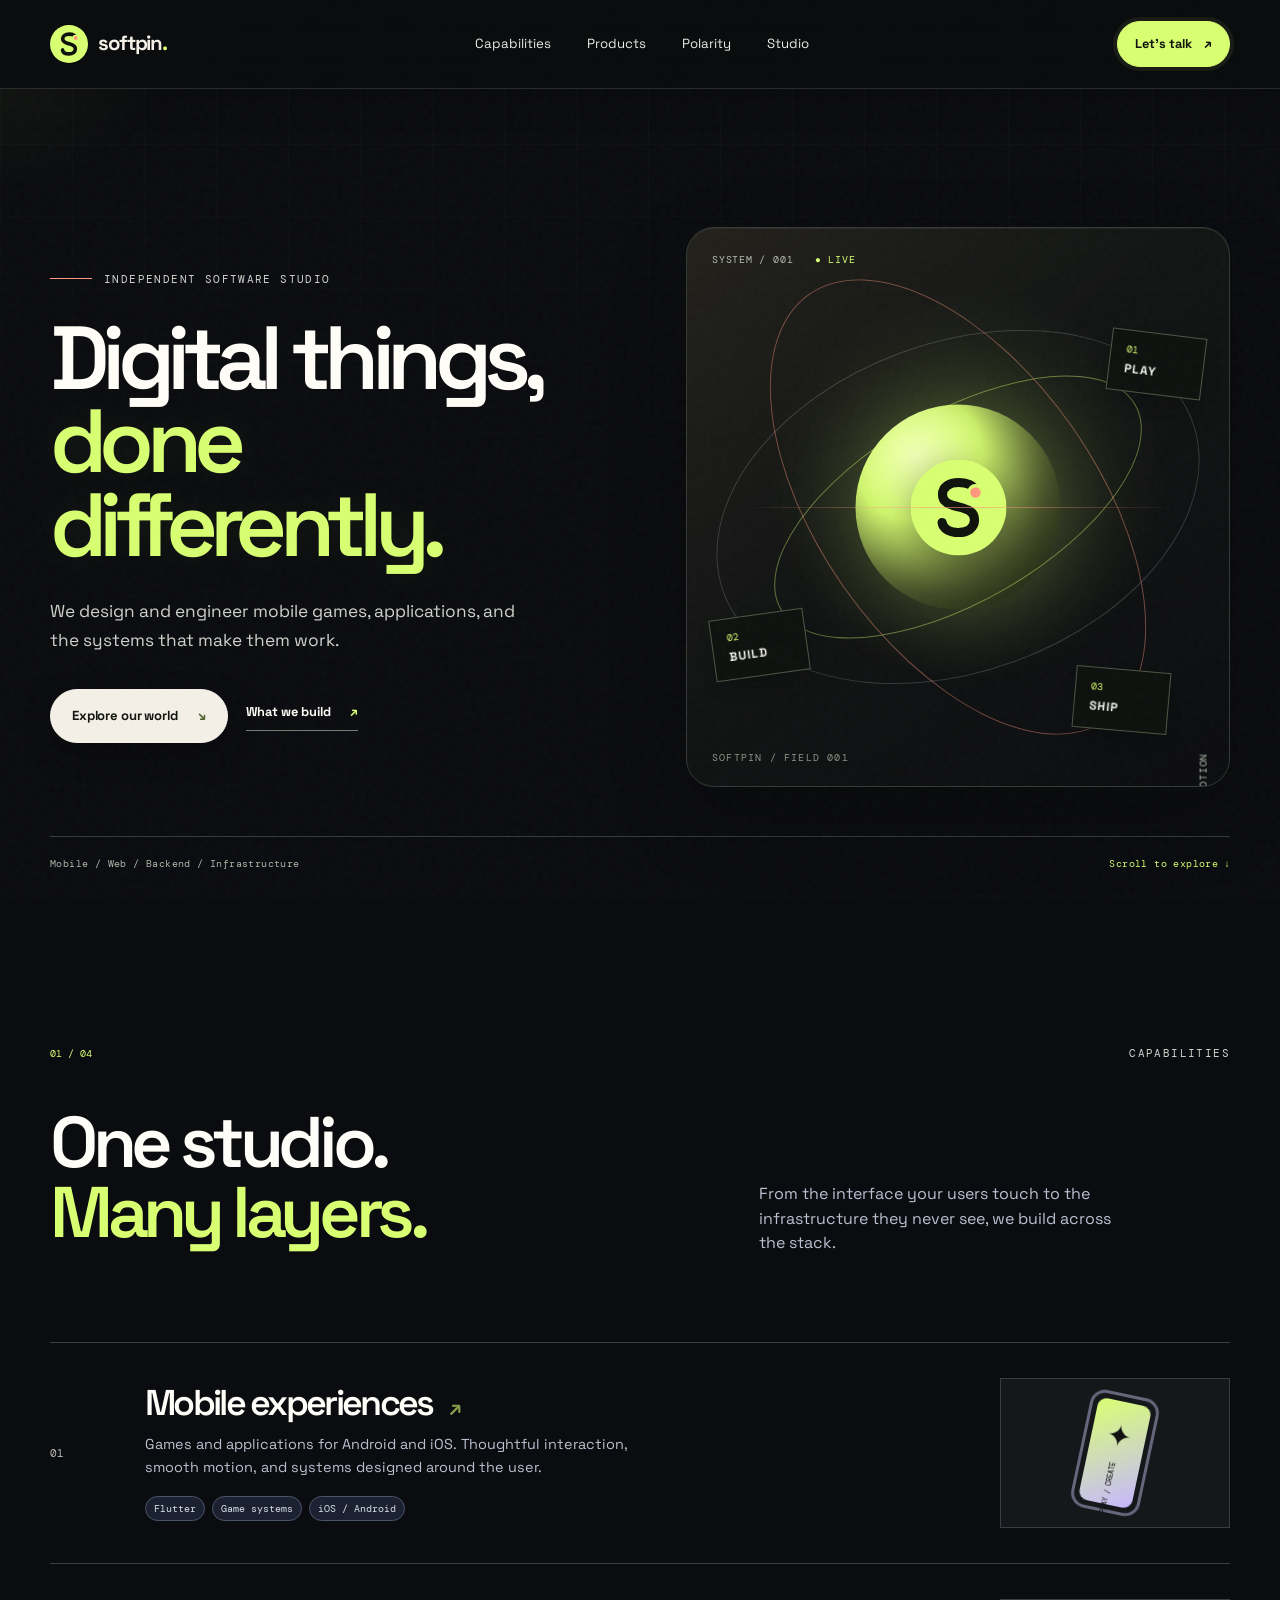
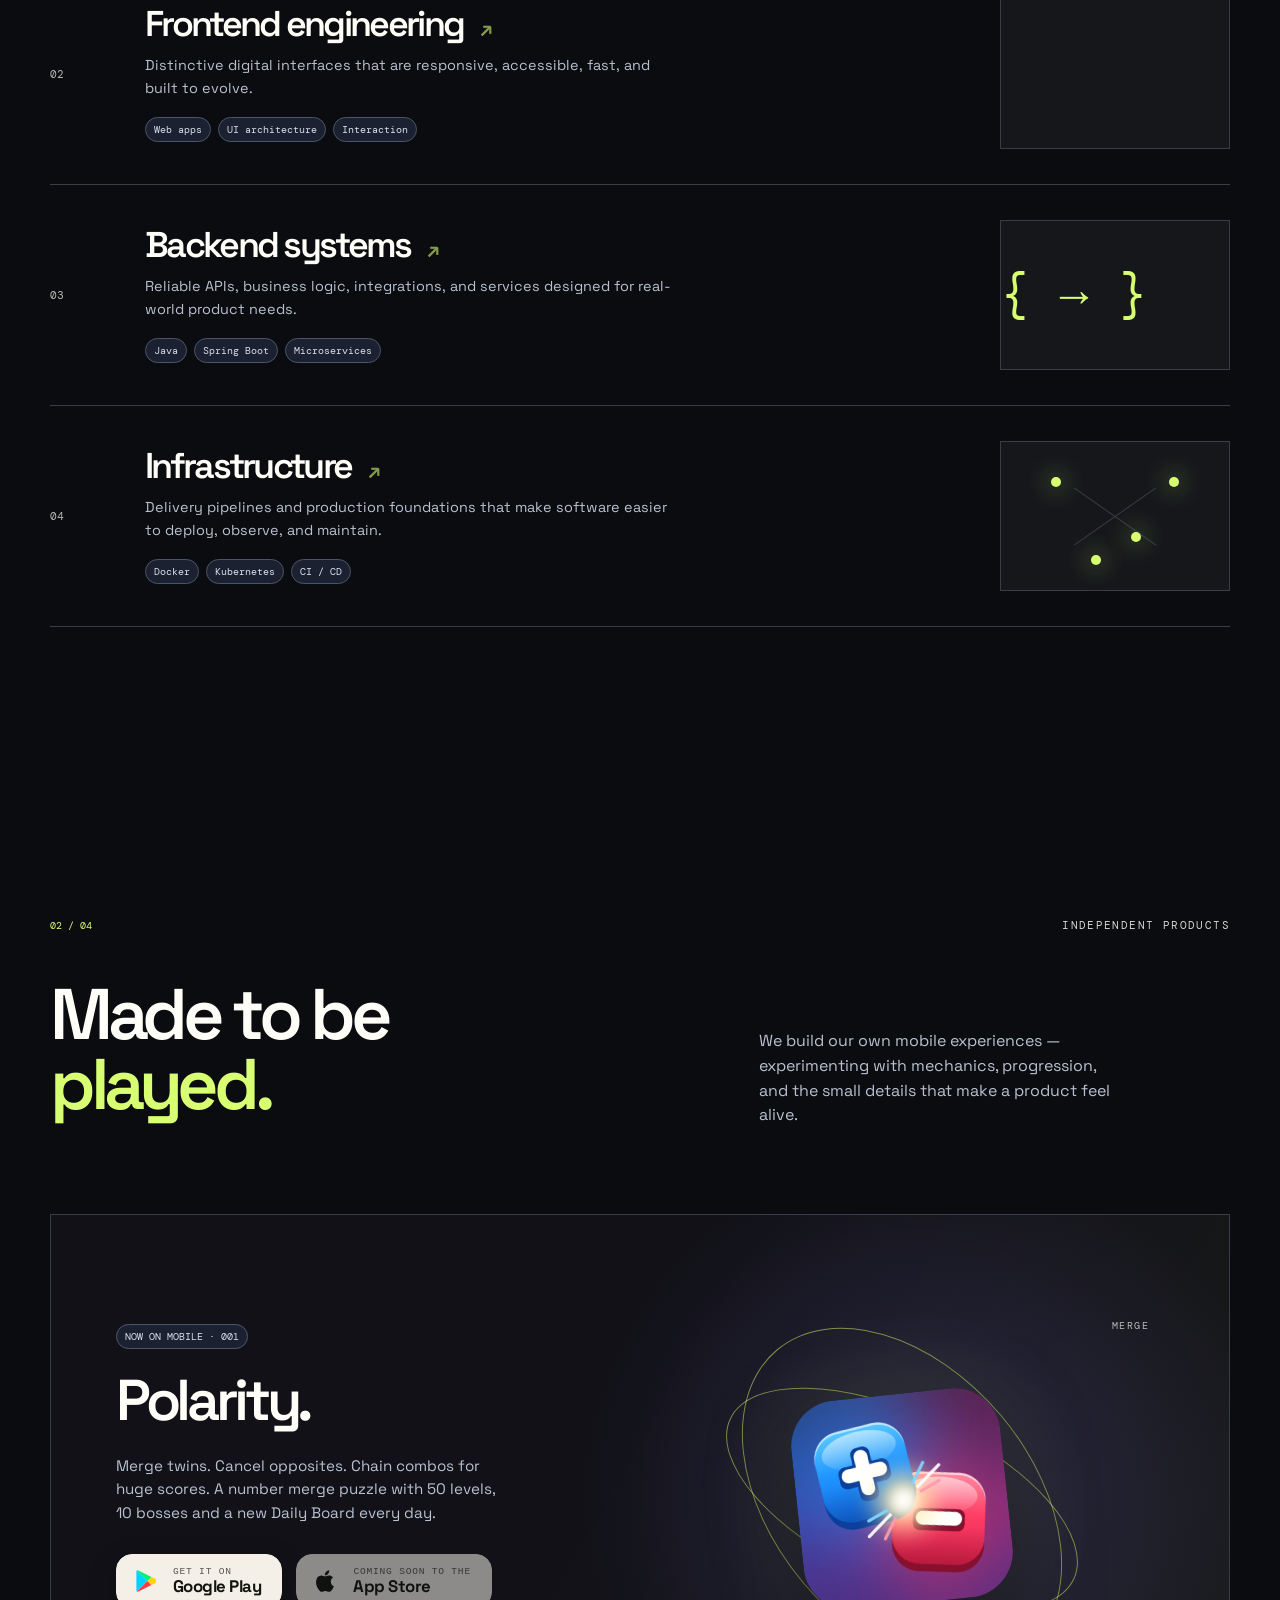
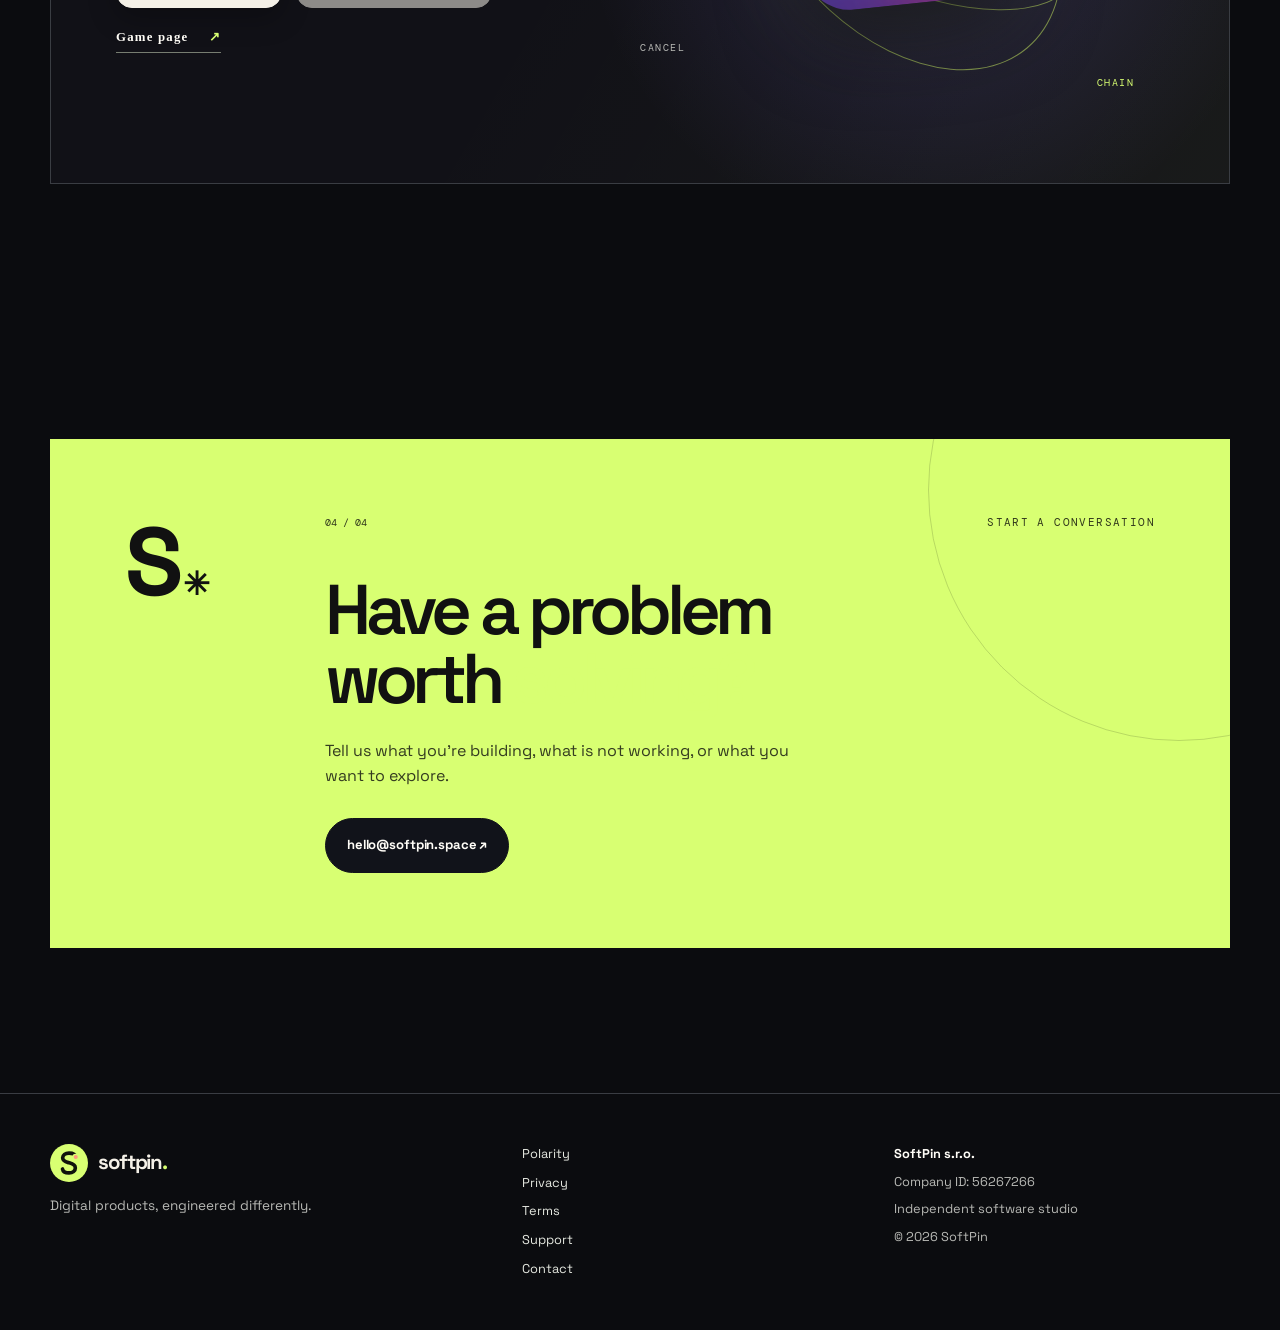
==== commit 9f213e9e: "feat: update Polarity game landing page with real screenshots, new assets, and refined copy" ====
--- a/index.html
+++ b/index.html
@@ -7,7 +7,7 @@
   <meta name="theme-color" content="#09090d">
   <title>SoftPin — Digital products, engineered differently.</title>
   <link rel="icon" href="assets/favicon.svg" type="image/svg+xml">
-  <link rel="apple-touch-icon" href="assets/polarity-icon.svg"><meta property="og:title" content="SoftPin — Digital products, engineered differently."><meta property="og:description" content="Independent software studio. Home of the mobile game Polarity."><meta property="og:type" content="website"><link rel="stylesheet" href="css/styles.css">
+  <link rel="apple-touch-icon" href="assets/polarity-touch-icon.png"><meta property="og:title" content="SoftPin — Digital products, engineered differently."><meta property="og:description" content="Independent software studio. Home of the mobile game Polarity."><meta property="og:type" content="website"><link rel="stylesheet" href="css/styles.css">
 </head>
 <body>
   <div class="noise" aria-hidden="true"></div>
@@ -78,7 +78,7 @@
         <div class="heading-row reveal"><h2>Made to be<br><em>played.</em></h2><p>We build our own mobile experiences — experimenting with mechanics, progression, and the small details that make a product feel alive.</p></div>
         <div class="product-stage reveal">
           <div class="product-backdrop"></div>
-          <div class="product-copy"><span class="pill">NOW ON MOBILE · 001</span><h3>Polarity.</h3><p>Two poles. One move. A minimalist puzzle game about attraction, repulsion, and getting the balance exactly right.</p><div class="store-row"><a class="btn-store" href="https://play.google.com/store/apps/details?id=space.softpin.polarity" rel="noopener" data-store="google-play"><svg viewBox="0 0 24 24" aria-hidden="true"><path fill="#00d2ff" d="M3.600 2.300 13.400 12 3.600 21.700c-.3-.2-.5-.6-.5-1V3.300c0-.4.200-.8.500-1z"/><path fill="#00f076" d="m17 8.400-3.600 3.600L3.600 2.300c.4-.2.900-.2 1.400.1z"/><path fill="#ff3a44" d="m17 15.600-12 6c-.5.300-1 .3-1.400.1l9.800-9.700z"/><path fill="#ffd400" d="m20.600 10 0 0c.8.500.8 3.500 0 4l-3.600 1.600L13.400 12 17 8.400z"/></svg><span><small>Get it on</small><strong>Google Play</strong></span></a><a class="btn-store" href="https://apps.apple.com/app/polarity/id0000000000" rel="noopener" data-store="app-store"><svg viewBox="0 0 24 24" aria-hidden="true"><path fill="currentColor" d="M16.4 12.6c0-2.500 2-3.700 2.100-3.800-1.200-1.700-3-1.900-3.600-1.900-1.500-.2-3 .9-3.800.9-.8 0-2-.9-3.300-.9-1.700 0-3.300 1-4.100 2.500-1.800 3.100-.5 7.600 1.300 10.100.9 1.200 1.900 2.600 3.200 2.500 1.300-.1 1.800-.8 3.300-.8s2 .8 3.300.8c1.400 0 2.300-1.200 3.100-2.400 1-1.400 1.400-2.800 1.400-2.900-.1 0-2.900-1.100-2.900-4.100zM14 5.200c.7-.9 1.200-2 1-3.200-1 0-2.300.7-3 1.600-.7.8-1.200 2-1.100 3.100 1.100.1 2.300-.6 3.100-1.500z"/></svg><span><small>Download on the</small><strong>App Store</strong></span></a></div><p class="game-note"><a class="text-link" href="polarity.html">Game page <span>↗</span></a></p></div><div class="game-art"><div class="game-ring ring-one"></div><div class="game-ring ring-two"></div><img class="game-icon" src="assets/polarity-icon.svg" alt="Polarity app icon" width="210" height="210"><span class="floating-word word-one">ATTRACT</span><span class="floating-word word-two">REPEL</span><span class="floating-word word-three">BALANCE</span></div>
+          <div class="product-copy"><span class="pill">NOW ON MOBILE · 001</span><h3>Polarity.</h3><p>Merge twins. Cancel opposites. Chain combos for huge scores. A number merge puzzle with 50 levels, 10 bosses and a new Daily Board every day.</p><div class="store-row"><a class="btn-store" href="https://play.google.com/store/apps/details?id=com.softpin.polarity" rel="noopener" data-store="google-play"><svg viewBox="0 0 24 24" aria-hidden="true"><path fill="#00d2ff" d="M3.600 2.300 13.400 12 3.600 21.700c-.3-.2-.5-.6-.5-1V3.300c0-.4.200-.8.500-1z"/><path fill="#00f076" d="m17 8.400-3.600 3.600L3.600 2.300c.4-.2.900-.2 1.400.1z"/><path fill="#ff3a44" d="m17 15.600-12 6c-.5.300-1 .3-1.400.1l9.800-9.700z"/><path fill="#ffd400" d="m20.600 10 0 0c.8.500.8 3.500 0 4l-3.600 1.600L13.400 12 17 8.400z"/></svg><span><small>Get it on</small><strong>Google Play</strong></span></a><span class="btn-store soon" aria-disabled="true"><svg viewBox="0 0 24 24" aria-hidden="true"><path fill="currentColor" d="M16.4 12.6c0-2.500 2-3.700 2.100-3.800-1.200-1.700-3-1.900-3.600-1.900-1.500-.2-3 .9-3.800.9-.8 0-2-.9-3.300-.9-1.700 0-3.300 1-4.100 2.500-1.800 3.100-.5 7.600 1.300 10.100.9 1.200 1.900 2.600 3.200 2.500 1.300-.1 1.800-.8 3.300-.8s2 .8 3.300.8c1.400 0 2.300-1.200 3.100-2.400 1-1.400 1.400-2.800 1.400-2.900-.1 0-2.900-1.100-2.900-4.100zM14 5.200c.7-.9 1.200-2 1-3.200-1 0-2.300.7-3 1.600-.7.8-1.200 2-1.100 3.100 1.100.1 2.300-.6 3.100-1.500z"/></svg><span><small>Coming soon to the</small><strong>App Store</strong></span></span></div><p class="game-note"><a class="text-link" href="polarity.html">Game page <span>↗</span></a></p></div><div class="game-art"><div class="game-ring ring-one"></div><div class="game-ring ring-two"></div><img class="game-icon" src="assets/polarity-icon.png" alt="Polarity app icon" width="210" height="210"><span class="floating-word word-one">MERGE</span><span class="floating-word word-two">CANCEL</span><span class="floating-word word-three">CHAIN</span></div>
         </div>
       </div>
     </section>
--- a/css/styles.css
+++ b/css/styles.css
@@ -138,3 +138,19 @@
 @media(max-width:620px){.pole{width:130px;height:130px;font-size:4rem}.pole-plus{left:calc(50% - 125px);top:calc(50% - 110px)}.pole-minus{left:calc(50% - 5px);top:calc(50% - 20px)}.field-1{width:290px;height:170px}.field-2{width:330px;height:240px}.field-3{width:220px;height:320px}.game-icon{width:160px;height:160px}}
 @media(prefers-reduced-motion:reduce){*{animation:none!important;transition:none!important}.reveal{opacity:1;transform:none}}
 @media(max-width:620px){.nav-cta{display:none}}
+
+/* Polarity page: real screenshots */
+.pol-visual .field{z-index:0}
+.hero-shot{position:absolute;height:auto;border-radius:34px;box-shadow:0 30px 80px rgba(0,0,0,.55)}
+.hero-shot-front{width:min(250px,48%);z-index:2;left:calc(50% - 40px);top:50%;transform:translateY(-50%) rotate(4deg)}
+.hero-shot-back{width:min(220px,42%);z-index:1;left:calc(50% - 215px);top:calc(50% - 20px);transform:translateY(-50%) rotate(-7deg);opacity:.92}
+.steps-4{grid-template-columns:repeat(4,1fr)}
+.steps-4 .step h3{font-size:1.45rem}
+.step .num{text-transform:uppercase;letter-spacing:.08em}
+.gallery{display:flex;gap:22px;overflow-x:auto;scroll-snap-type:x mandatory;padding:6px max(24px,calc((100% - var(--max))/2)) 28px;scrollbar-width:thin;scrollbar-color:#3a3d43 transparent}
+.gallery img{flex:none;width:240px;height:auto;border-radius:30px;scroll-snap-align:center;box-shadow:0 24px 60px rgba(0,0,0,.4);border:1px solid var(--line)}
+.gallery:focus-visible{outline:3px solid var(--lime);outline-offset:-3px}
+.btn-store.soon{opacity:.55;cursor:default;pointer-events:none;box-shadow:none}
+@media(max-width:1000px){.steps-4{grid-template-columns:repeat(2,1fr)}}
+@media(max-width:900px){.steps-4{grid-template-columns:1fr}.gallery img{width:210px}}
+@media(max-width:620px){.hero-shot-front{width:46%;left:calc(50% - 25px)}.hero-shot-back{width:40%;left:calc(50% - 150px)}}
